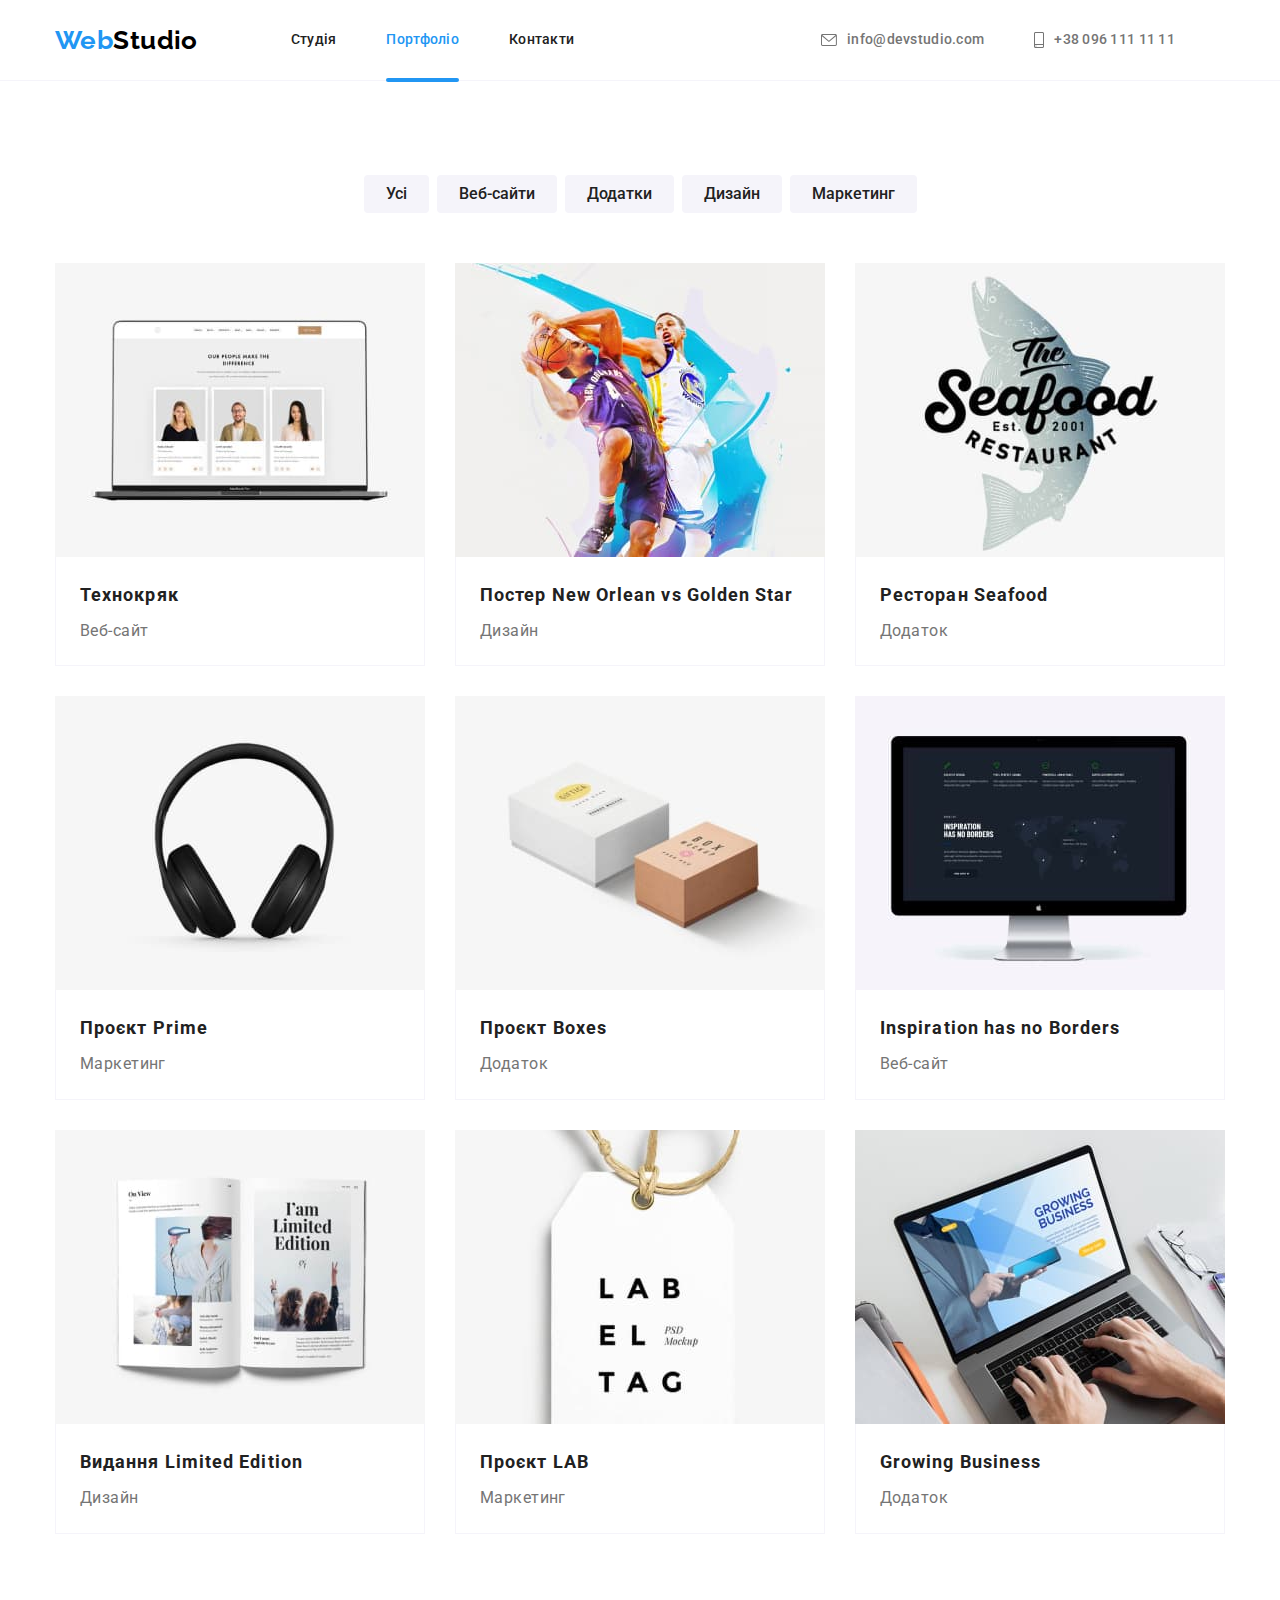
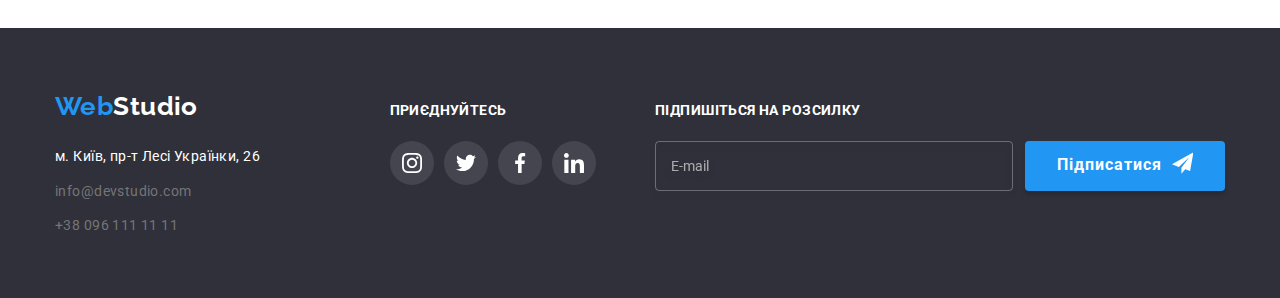
==== portfolio.html @ 1f4579e6 "adding files to hw7" ====
<!DOCTYPE html>
<html lang="uk">

<head>
  <meta http-equiv="X-UA-Compatible" content="IE=edge" />
  <meta name="viewport" content="width=device-width, initial-scale=1.0" />
  <link rel="preconnect" href="https://fonts.googleapis.com" />
  <!-- Підключаю шрифти -->
  <link rel="preconnect" href="https://fonts.gstatic.com" crossorigin />
  <link href="https://fonts.googleapis.com/css2?family=Raleway:wght@700&family=Roboto:wght@400;500;700;900&display=swap"
    rel="stylesheet" />
  <title>Портфоліо</title>
  <!-- Нормалізатор -->
  <link rel="stylesheet"
    href="https://cdnjs.cloudflare.com/ajax/libs/modern-normalize/1.0.0/modern-normalize.min.css" />
  <meta charset="UTF-8" />
  <link rel="stylesheet" href="./css/style.css" />
  <script src="./js/modal.js"></script>
</head>

<body>
  <header class="header">
    <div class="container main-nav">
      <nav class="header-nav">
        <a href="index.html" class="logo"><span>Web</span>Studio</a>
        <ul class="header-nav-menu list">
          <li class="menu-iteam">
            <a href="index.html" class="menu-link">Студія</a>
          </li>
          <li class="menu-iteam">
            <a href="portfolio.html" class="menu-link current">Портфоліо</a>
          </li>
          <li class="menu-iteam"><a href="#" class="menu-link">Контакти</a></li>
        </ul>
      </nav>
      <ul class="nav-contacts list">
        <li>
          <a class="contact-mail menu-link" href="mailto:info@devstudio.com">
            <svg class="svg" width="16" height="12">
              <use href="./images/icons.svg#icon-envelope"></use>
            </svg>
            info@devstudio.com</a>
        </li>
        <li>
          <a class="contact-num menu-link" href="tel:+380961111111">
            <svg class="svg" width="10" height="16">
              <use href="./images/icons.svg#icon-smartphone"></use>
            </svg>
            +38 096 111 11 11</a>
        </li>
      </ul>
    </div>
  </header>
  <main class="main">
    <!-- Portfolio Container -->
    <section class="section portfolio">
      <div class="container">
        <h1 hidden>Портфоліо</h1>
        <ul class="portfolio-filtr-container">
          <li><button class="portfolio_filtr active" type="button">Усі</button></li>
          <li>
            <button class="portfolio_filtr" type="button">Веб-сайти</button>
          </li>
          <li>
            <button class="portfolio_filtr" type="button">Додатки</button>
          </li>
          <li><button class="portfolio_filtr" type="button">Дизайн</button></li>
          <li>
            <button class="portfolio_filtr" type="button">Маркетинг</button>
          </li>
        </ul>
        <ul class="projects">
          <li class="project">
            <a href="#" class="project-link">
              <div class="project-overlay-wraper">
                <img src="./images/portfolio/img_technokryak.jpg" alt="Зображення ноутбуку з портфоліо" width="370"
                  height="294" />
                <p class="overlay">Ресурс пропонує комплексні пропозиції з різним рівнем функціоналу та сервісів. Все це
                  дозволить відвідувачу отримати вичерпні відомості про компанію чи приватну особу.</p>
              </div>
              <div class="project-descr">
                <h2 class="title">Технокряк</h2>
                <p class="subtitle">Веб-сайт</p>
              </div>
            </a>
          </li>
          <li class="project">
            <a href="#" class="project-link">
              <div class="project-overlay-wraper">
                <img src="./images/portfolio/img_poster.jpg" alt="Зображення постеру з баскетболістами" width="370"
                  height="294" />
                <p class="overlay">Ресурс пропонує комплексні пропозиції з різним рівнем функціоналу та сервісів. Все це
                  дозволить відвідувачу отримати вичерпні відомості про компанію чи приватну особу.</p>
              </div>
              <div class="project-descr">
                <h2 class="title">Постер New Orlean vs Golden Star</h2>
                <p class="subtitle">Дизайн</p>
              </div>
            </a>
          </li>
          <li class="project">
            <a href="#" class="project-link">
              <div class="project-overlay-wraper">
                <img src="./images/portfolio/img_resto.jpg" alt="Зображення логотипу з написом Seafood та рибою на фоні"
                  width="370" height="294" />
                <p class="overlay">Ресурс пропонує комплексні пропозиції з різним рівнем функціоналу та сервісів. Все це
                  дозволить відвідувачу отримати вичерпні відомості про компанію чи приватну особу.</p>
              </div>
              <div class="project-descr">
                <h2 class="title">Ресторан Seafood</h2>
                <p class="subtitle">Додаток</p>
              </div>
            </a>
          </li>
          <li class="project">
            <a href="#" class="project-link">
              <div class="project-overlay-wraper">
                <img src="./images/portfolio/img_headphones.jpg" alt="Зображення навушників" width="370" height="294" />
                <p class="overlay">Ресурс пропонує комплексні пропозиції з різним рівнем функціоналу та сервісів. Все це
                  дозволить відвідувачу отримати вичерпні відомості про компанію чи приватну особу.</p>
              </div>
              <div class="project-descr">
                <h2 class="title">Проєкт Prime</h2>
                <p class="subtitle">Маркетинг</p>
              </div>
            </a>
          </li>
          <li class="project">
            <a href="#" class="project-link">
              <div class="project-overlay-wraper">
                <img src="./images/portfolio/img_boxes.jpg" alt="Зображення дві паперові коробки" width="370"
                  height="294" />
                <p class="overlay">Ресурс пропонує комплексні пропозиції з різним рівнем функціоналу та сервісів. Все це
                  дозволить відвідувачу отримати вичерпні відомості про компанію чи приватну особу.</p>
              </div>
              <div class="project-descr">
                <h2 class="title">Проєкт Boxes</h2>
                <p class="subtitle">Додаток</p>
              </div>
            </a>
          </li>
          <li class="project">
            <a href="#" class="project-link">
              <div class="project-overlay-wraper">
                <img src="./images/portfolio/img_inspiration.jpg" alt="Зображення iMac" width="370" height="294" />
                <p class="overlay">Ресурс пропонує комплексні пропозиції з різним рівнем функціоналу та сервісів. Все це
                  дозволить відвідувачу отримати вичерпні відомості про компанію чи приватну особу.</p>
              </div>
              <div class="project-descr">
                <h2 class="title">Inspiration has no Borders</h2>
                <p class="subtitle">Веб-сайт</p>
              </div>
            </a>
          </li>
          <li class="project">
            <a href="#" class="project-link">
              <div class="project-overlay-wraper">
                <img src="./images/portfolio/img_limited.jpg" alt="Зобраення розкритого журналу" width="370"
                  height="294" />
                <p class="overlay">Ресурс пропонує комплексні пропозиції з різним рівнем функціоналу та сервісів. Все це
                  дозволить відвідувачу отримати вичерпні відомості про компанію чи приватну особу.</p>
              </div>
              <div class="project-descr">
                <h2 class="title">Видання Limited Edition</h2>
                <p class="subtitle">Дизайн</p>
              </div>
            </a>
          </li>
          <li class="project">
            <a href="#" class="project-link">
              <div class="project-overlay-wraper">
                <img src="./images/portfolio/img_lab.jpg" alt="Зображення бірки з написом Lab El Tag" width="370"
                  height="294" />
                <p class="overlay">Ресурс пропонує комплексні пропозиції з різним рівнем функціоналу та сервісів. Все це
                  дозволить відвідувачу отримати вичерпні відомості про компанію чи приватну особу.</p>
              </div>
              <div class="project-descr">
                <h2 class="title">Проєкт LAB</h2>
                <p class="subtitle">Маркетинг</p>
              </div>
            </a>
          </li>
          <li class="project">
            <a href="#" class="project-link">
              <div class="project-overlay-wraper">
                <img src="./images/portfolio/img_growbis.jpg" alt="Зображення руки що друкуютьна ноутбуці" width="370"
                  height="294" />
                <p class="overlay">Ресурс пропонує комплексні пропозиції з різним рівнем функціоналу та сервісів. Все це
                  дозволить відвідувачу отримати вичерпні відомості про компанію чи приватну особу.</p>
              </div>
              <div class="project-descr">
                <h2 class="title">Growing Business</h2>
                <p class="subtitle">Додаток</p>
              </div>
            </a>
          </li>
        </ul>
      </div>
    </section>
  </main>
  <footer class="footer">
    <div class="container footer-blox">
      <div class="addres-box">
        <a href="#" class="logo"><span>Web</span>Studio</a>
        <address class="address">
          <ul>
            <li>
              <a class="loc" href="#">м. Київ, пр-т Лесі Українки, 26</a>
            </li>
            <li>
              <a class="mail" href="mailto:info@devstudio.com">info@devstudio.com</a>
            </li>
            <li><a class="tel" href="tel:+380961111111">+38 096 111 11 11</a></li>
          </ul>
        </address>
      </div>
      <div class="social-contact">
        <p class="footer-title">приєднуйтесь</p>
        <ul class="social-icons-footer">
          <li class="soc-iteam">
            <a href="#" class="soc-footer-link">
              <svg class="icon-instagram">
                <use href="./images/icons.svg#icon-instagram"></use>
              </svg>
            </a>
          </li>
          <li class="soc-iteam">
            <a href="#" class="soc-footer-link">
              <svg class="icon-twit">
                <use href="./images/icons.svg#icon-twitter"></use>
              </svg>
            </a>
          </li>
          <li class="soc-iteam">
            <a href="#" class="soc-footer-link">
              <svg class="icon-facebook">
                <use href="./images/icons.svg#icon-facebook"></use>
              </svg>
            </a>
          </li>
          <li class="soc-iteam">
            <a href="#" class="soc-footer-link">
              <svg class="icon-in">
                <use href="./images/icons.svg#icon-linkedin"></use>
              </svg>
            </a>
          </li>
        </ul>
      </div>
      <!-- Subscribe Form -->
      <div class="footer-subscribe">
        <p class="footer-title">Підпишіться на розсилку</p>
        <form class="footer-form-subscribe">
          <input type="email" name="user_email" class="form-input" pattern="[a-z0-9._%+-]+@[a-z0-9.-]+\.[a-z]{2,4}$"
            placeholder="E-mail" />
          <button type="submit" class="modal-form-sumbit">Підписатися<svg class="svg" width="24" height="24">
              <use href="./images/icons.svg#icon-send"></use>
            </svg></button>
        </form>
      </div>
    </div>
  </footer>
</body>

</html>
---- css/style.css ----
/* Style for Homework #7 by Bryhadyr Kostiantyn */

:root {
    --font-primary: 'Roboto', 'sans-serif';
    --font-secondary: 'Raleway', sans-serif;
    --studio-black: rgb(0, 0, 0);
    --studio-white: rgb(255, 255, 255);
    --studio-whitealfa:rgba(255, 255, 255, 0.6);
    --studio-blue: rgba(33, 150, 243, 1);
    --studio-hover-blue: rgba(24, 140, 232, 1);
    --studio-dark: rgba(33, 33, 33, 1);
    --studio-text: rgba(117, 117, 117, 1);
    --studio-darkbg: rgba(47, 48, 58, 1);
    --studio-lines: rgba(236, 236, 236, 1);
    --studio-lightbg: rgba(245, 244, 250, 1);
    --studio-icons:rgba(175, 177, 184, 1);
    --studio-overlay:rgba(33, 150, 243, 0.9);
    --studio-main-transition: 250ms cubic-bezier(0.4, 0, 0.2, 1);
  }

body {
    background-color: var(--studio-white);
    font-family: var(--font-primary);
    font-size: 14px;
    line-height: 1.4;
    color: var(--studio-text);
    letter-spacing: 0.03em;
}
h1,
h2,
h3,
h4,
h5,
h6,
p {
    margin:0;
}
button, input[type="submit"], input[type="reset"] {
	background: none;
	color: inherit;
	border: none;
	padding: 0;
	font: inherit;
	cursor: pointer;
	outline: inherit;
}
ul {
    list-style-type: none;
    padding-inline-start: 0;
    margin-block-start: 0;
    margin-block-end: 0;
}
img {
  display: block;
}
.section {
    padding: 94px 0;
}
h2.section_title {
    margin-top: 0;
    margin-bottom: 50px;
}
.container {
    width: 1200px;
    padding-left: 15px;
    padding-right:15px;
    margin-left: auto;
    margin-right: auto;
}
/* Header */
.header {
    border-bottom: 1px solid var(--studio-lightbg);
}
.logo {
    font-family: var(--font-secondary);
    font-size: 26px;
    font-weight: 700;
}
.logo > span {
    color: var(--studio-blue);
}
a.logo {
    color: var(--studio-black);
    text-decoration: none;
}
.list {
    list-style: none;
    margin: 0;
    padding: 0;
}
.list a {
    text-decoration: none;
}
.menu-link {
    display: block;
    padding-top: 32px;
    padding-bottom: 32px;
    font-weight: 500;
    font-family: var(--font-primary);
    font-size: 14px;
    line-height: 1.4;
    letter-spacing: 0.02em;
    color: var(--studio-dark);
    transition: color var(--studio-main-transition);
}
.menu-link:hover,
.menu-link:focus,
.menu-link:active,
.current {
    color: var(--studio-blue);
}
.contact-mail,
.contact-num {
    display: inline-flex;
    align-items: center;
    color: var(--studio-text);
    fill: var(--studio-text);
    transition: color var(--studio-main-transition);
}
.contact-num .svg,
.contact-mail .svg {
    margin-right: 10px;
}
.contact-num:hover,
.contact-mail:hover {
    fill: var(--studio-blue);
}
.header-nav {
    display: flex;
    align-items: center;
}
.main-nav
 {
    display: flex;
    height: 80px;
 }
.header-nav-menu {
    display: flex;
}
.header-nav-menu li,
.nav-contacts li {
margin-right: 50px;
}
ul.header-nav-menu {
    margin-left: 93px;
}
.nav-contacts
 {
    display: flex;
    align-items: center;
}
.nav-contacts {
    margin-left: auto;
}
.menu-iteam {
    position: relative;
}
a.current::after {
    content: "";
    background-color: var(--studio-blue);
    width: 100%;
    height: 4px;
    border-radius: 2px;
    position: absolute;
    left: 0;
    bottom: 0;
}

/* Hero */
.hero {
    max-width: 1600px;
    height: 600px;
    margin: 0 auto;
    background-image: linear-gradient(rgba(47, 48, 58, 0.4),rgba(47, 48, 58, 0.4)), url('../images/hero-bg-img.jpg');
    background-size: cover;
    background-repeat: no-repeat;
    padding-top:200px;
    padding-bottom:200px;
}
h1.hero_title {
    font-size: 44px;
    font-weight: 900;
    letter-spacing: 0.06em;
    text-transform: uppercase;
    color: var(--studio-white);
    margin-left: auto;
    margin-right: auto;
    margin-bottom: 30px;
    width: 696px;
}
.hero > .container {
    text-align: center;
}
.hero_button,
.modal-form-sumbit
 {
    font-family: var(--font-primary);
    color: var(--studio-white);
    background-color: var(--studio-blue);
    padding: 10px 32px;
    box-shadow: 0px 4px 4px rgba(0, 0, 0, 0.15);
    border-radius: 4px;
    font-weight: 700;
    font-size: 16px;
    line-height: 1.8;
    letter-spacing: 0.06em;
    transition: background-color var(--studio-main-transition);
}
.hero_button:hover {
    background-color: var(--studio-hover-blue);
    cursor: pointer;
}

/* Features */
.features .container ul {
    display: flex;
    justify-content: space-between;
}
.features_iteam {
    width: 270px;
}
.features-iteam-icon {
    display: flex;
    justify-content: center;
    align-items: center;
    background-color: var(--studio-lightbg);
    border-radius: 4px;
    width: 270px;
    height: 120px;
    margin-bottom: 30px;
}
.features-iteam-icon svg {
    width: 70px;
    height: 70px;
    text-align: center;
    
}
h2.section_title {
    color: var(--studio-dark);
    font-weight: 700;
    font-size: 36px;
    line-height: 42px;
    text-align: center;
}
h3.features_iteam_title {
    font-weight: 700;
    font-size: 14px;
    line-height: 16px;
    text-transform: uppercase;
    color: var(--studio-dark);
    margin-bottom: 10px;
}
/* What We Do */
.section.whatwedo {
    padding-top: 0px;
}
.whatwedo .container ul {
    display: flex;
    justify-content: space-between;
}
.whatwedo-img {
    position: relative;
    display: flex;
}
.img-overlay {
    position: absolute;
    width: 370px;
    height: 70px;
    font-weight: 700;
    display: flex;
    justify-content: center;
    align-items: center;
    background-color: var(--studio-darkbg);
    opacity: 0.8;
    color: var(--studio-white);
    text-transform: uppercase;
    text-align: center;
    bottom: 0;
}


/* Crew */
.section.crew {
    background-color: var(--studio-lightbg);
}
.crew .container ul.crew_blox {
    display: flex;
    justify-content: space-between;
}
.crew_blox_block {
    width: 270px;
    background: #FFFFFF;
    box-shadow: 0px 1px 3px rgba(0, 0, 0, 0.12), 0px 1px 1px rgba(0, 0, 0, 0.14), 0px 2px 1px rgba(0, 0, 0, 0.2);
    border-radius: 0px 0px 4px 4px;
}
h3.crew_title {
    font-weight: 500;
    font-size: 16px;
    line-height: 19px;
    text-align: center;
    color: var(--studio-dark);
    margin: 30px 0 10px;
}
.crew_blox_block>p {
    text-align: center;
    font-size: 16px;
    line-height: 0.8;
    margin: 10px 0 16px;
}
ul.social-icons {
    display: flex;
    justify-content: space-evenly;
    margin: 16px 32px 30px;
}
.social-icons li a.soc-link-item {
    width: 44px;
    height: 44px;
    display: flex;
    justify-content: center;
    align-items: center;
    border-radius: 50px;
    background-color:var(--studio-white);
    fill: var(--studio-icons);
    transition: fill var(--studio-main-transition), background-color var(--studio-main-transition);
}
li.soc-iteam a.soc-link-item:hover,
li.soc-iteam a.soc-link-item:focus {
    background-color: var(--studio-blue);
    fill: var(--studio-white);
    cursor: pointer;
}
.soc-iteam svg {
    width:20px;
    height: 20px;
}
/* Clients Section */
h2.clients {
    text-align: center;
}
.clients-list {
    display:flex;
    justify-content: space-between;
}
.client-iteam button {
    width: 170px;
    height: 92px;
    border: 1px solid var(--studio-icons);
    box-sizing: border-box;
    border-radius: 4px;
    fill: var(--studio-icons);
    transition: fill var(--studio-main-transition), border-color var(--studio-main-transition);
}
.client-iteam button:hover,
.client-iteam button:focus {
    border: 1px solid var(--studio-blue);
    fill: var(--studio-blue);
}
/* Portfolio */
.portfolio-filtr-container {
    display: flex;
    justify-content: center;
    margin-bottom: 50px;
}
.portfolio-filtr-container li:not(:last-child) {
    margin-right: 8px;
}
.project h2.title {
    font-weight: 700;
    font-size: 18px;
    line-height: 2;
    letter-spacing: 0.06em;
    color: var(--studio-dark);
}
.project a.project-link p.subtitle {
    font-size: 16px;
    line-height: 1.8;
    color: var(--studio-text);
}
button.portfolio_filtr {
    background-color: var(--studio-lightbg);
    color: var(--studio-dark);
    padding: 6px 22px;
    font-weight: 500;
    font-size: 16px;
    line-height: 1.6;
    text-align: center;
    border-radius: 4px;
    transition: color var(--studio-main-transition);
    transition: background-color var(--studio-main-transition);
}
button.portfolio_filtr:hover, 
button.portfolio_filtr:active,
button.portfolio_filtr:focus {
    font-family: var(--font-primary);
    background-color: var(--studio-blue);
    color: var(--studio-white);
    box-shadow: 0px 3px 1px rgba(0, 0, 0, 0.1), 0px 1px 2px rgba(0, 0, 0, 0.08), 0px 2px 2px rgba(0, 0, 0, 0.12);
    cursor: pointer;
}
/* Projects */

.projects {
    display: flex;
    flex-wrap: wrap;
}
.project {
    width: 370px;
    margin-right: 30px;
    margin-bottom: 30px;
}
a.project-link {
    display: block;
    text-decoration: none;
    transition: box-shadow var(--studio-main-transition);
}
.project-overlay-wraper {
    position: relative;
    width: 370px;
    height: 294px;
    overflow: hidden;
}
.overlay {
    position: absolute;
    background-color: var(--studio-overlay);
    color: var(--studio-white);
    font-size: 18px;
    line-height: 1.6;
    font-weight: 400;
    height: 100%;
    width: 100%;
    padding: 63px 24px;
    top:0;
    left:0;
    overflow: auto;
    transform: translateY(100%);
    transition: transform var(--studio-main-transition);
}
.project-link:hover .overlay,
.project-link:focus .overlay {
    transform: translateY(0%);
}
a.project-link:hover {
    box-shadow: 0px 1px 1px rgba(0, 0, 0, 0.12), 0px 4px 4px rgba(0, 0, 0, 0.06), 1px 4px 6px rgba(0, 0, 0, 0.16);
    cursor: pointer;
}
.project:nth-child(3n) {
    margin-right: 0;
}
.project:nth-last-child(-n + 3) {
    margin-bottom: 0;
}
.project-descr {
    padding: 20px 24px;
    border: 1px solid var(--studio-lightbg);
    border-top: none;
}
.project-descr h2 {
    margin-bottom: 4px;
}
.project-descr p {
    margin-top: 4px;
}


/* Footer */
.footer {
    background-color: var(--studio-darkbg);
    color: var(--studio-white);
    padding-top:60px;
    padding-bottom:60px;
}
div.container.footer-blox {
    display: flex;
    align-items: baseline;
    justify-content: space-between;
}
.footer a.logo {
    color: var(--studio-white);
    display: block;
    margin-bottom: 20px;
}
.address {
    line-height: 1.8;
    font-style: normal;
}
.address li:not(:last-child) {
margin-bottom: 9px;
}
a.loc {
    color: var(--studio-white);
    text-decoration: none;
}
a.mail,
a.tel {
    color: var(--studio-text);
    text-decoration: none;
}
div.addres-box {
    margin-right: 70px;
}
p.footer-title {
    font-weight: 700;
    text-transform: uppercase;
    margin-bottom: 20px;
}
ul.social-icons-footer {
    display: flex;
    justify-content:start;

}
li.soc-iteam a.soc-footer-link {
    width: 44px;
    height: 44px;
    display: flex;
    justify-content: center;
    align-items: center;
    border-radius: 50px;
    fill: var(--studio-white);
    background: rgba(255, 255, 255, 0.1);
    transition: background-color var(--studio-main-transition);
}
.social-icons-footer li.soc-iteam:not(:last-child) {
    margin-right: 10px;
}
.footer li.soc-iteam a.soc-footer-link:hover,
.footer li.soc-iteam a.soc-footer-link:focus {
    background-color: var(--studio-blue);
    fill: var(--studio-white);
    cursor: pointer;
}
.footer-form-subscribe {
    display: flex;
}
.form-input {
    width: 358px;
    height: 50px;
    border: 1px solid rgba(255, 255, 255, 0.3);
    filter: drop-shadow(0px 4px 4px rgba(0, 0, 0, 0.15));
    border-radius: 4px;
    color: var(--studio-white);
    background: transparent;
    padding: 15px;
    margin-right:12px;
}
.form-input::placeholder {
    color: rgba(255, 255, 255, 0.6);
}
.modal-form-sumbit >.svg {
    margin-left:10px;
    fill:var(--studio-white);
}
.footer-form-subscribe .modal-form-sumbit {
    display: flex;
}

/* Modal */
.backdrop {
    position: fixed;
    top: 0;
    left: 0;
    width: 100%;
    height: 100%;
    background-color: rgba(0, 0, 0, 0.2);
    z-index: 999;
    opacity: 1;
    transition: opacity 1500ms cubic-bezier(0.4, 0, 0.2, 1), visibility 1500ms cubic-bezier(0.4, 0, 0.2, 1);
}
.modal {
    position: absolute;
    top:50%;
    left: 50%;
    width: 528px;
    height: 581px;
    padding: 40px;
    background-color: var(--studio-white);
    transform: translate(-50%, -50%);
    box-shadow: 0px 1px 3px rgba(0, 0, 0, 0.12), 0px 1px 1px rgba(0, 0, 0, 0.14), 0px 2px 1px rgba(0, 0, 0, 0.2);
    border-radius: 4px;
}
button.modal-close-btn {
    display: flex;
    align-items: center;
    justify-content: center;
    border-radius: 50px;
    width: 30px;
    height: 30px;
    border: 1px solid rgba(0, 0, 0, 0.1);
    background-color: transparent;
    position: absolute;
    right: 8px;
    top: 8px;
}
.modal-close-btn .svg:hover {
    fill: var(--studio-blue);
}
.backdrop.is-hidden {
    opacity: 0;
    visibility: hidden;
    pointer-events: none;
}
.modal-form {
    display: flex;
    flex-direction: column;
    align-items: center;
}
.modal-form-title {
    font-style: normal;
    font-weight: 700;
    font-size: 20px;
    line-height: 1.2;
    text-align: center;
    letter-spacing: 0.03em;
    color: var(--studio-darkbg);
    margin-bottom: 12px;
}
.modal-form-field {
    margin-bottom: 10px;
    width:100%;
  }
  
  .modal-form-field-desc {
    display: block;
    font-size: 12px;
    line-height: 1.2;
    letter-spacing: 0.01em;
    color: var(--studio-text);
    margin-bottom: 4px;
  }
  
  .modal-form-input-wrapper {
    position: relative;
    display: block;
  }
  .modal-form-input {
    width: 100%;
    height: 40px;
    border-radius: 5px;
    border: 1px solid rgba(33, 33, 33, 0.2);
    padding-left: 42px;
    transition: border-color var(--studio-blue);
  }
  
  .modal-form-input:focus {
    outline: none;
    border-color: var(--studio-blue);
  }
  
  .modal-form-input-icon {
    position: absolute;
    top: 50%;
    left: 12px;
    width: 18px;
    height: 18px;
    transform: translateY(-50%);
    display: block;
    fill: var(--studio-dark);
    transition: fill var(--studio-blue);
  }
  .modal-form-input:focus + .modal-form-input-icon {
    fill: var(--studio-blue);
  }
  
  .modal-form-message {
    width: 100%;
    height: 120px;
    border-radius: 5px;
    border: 1px solid rgba(33, 33, 33, 0.2);
    padding: 15px;
    resize: none;
    transition: border-color var(--studio-blue);
    margin-bottom: 10px;
  }

  .modal-form-message::placeholder {
    font-size: 12px;
  }
  
  .modal-form-message:focus {
    outline: none;
    border-color: var(--studio-blue);
  }
  
  .modal-form-check-field {
    display: flex;
    justify-content: center;
    align-items: center;
    margin-bottom: 30px;
  }
  
  .modal-form-check {
    position: absolute;
    appearance: none;
  }
  
  .modal-form-own-checkbox {
    width: 20px;
    height: 20px;
    border: 1px solid rgba(33, 33, 33, 0.2);
    border-radius: 3px;
    cursor: pointer;
    margin-right: 10px;
  }
  
  .modal-form-own-checkbox-icon {
    display: none;
    fill: #ffffff;
  }
  
  .modal-form-check:checked + .modal-form-own-checkbox {
    background-color: var(--studio-blue);
    border: 1px solid var(--studio-blue);
  }
  .modal-form-check:focus + .modal-form-own-checkbox {
    box-shadow: 0 0 0 2px rgba(33, 150, 243, 0.5);
    border: 1px solid transparent;
  }
  
  .modal-form-check:checked + .modal-form-own-checkbox .modal-form-own-checkbox-icon {
    display: block;
  }
  
  
  .modal-form-sumbit
 {
    width: 200px;
    font-family: var(--font-primary);
    color: var(--studio-white);
    background-color: var(--studio-blue);
    padding: 10px 32px;
    box-shadow: 0px 4px 4px rgba(0, 0, 0, 0.15);
    border-radius: 4px;
    font-weight: 700;
    font-size: 16px;
    line-height: 1.8;
    letter-spacing: 0.06em;
    transition: background-color var(--studio-main-transition);
}
  .modal-form-sumbit:hover,
  .modal-form-sumbit:focus {
    background-color: var(--studio-hover-blue);
    cursor: pointer;
}
.user_policy_link {
    color: var(--studio-text);
    transition: color var(--studio-main-transition);
}
.user_policy_link:hover,
.user_policy_link:focus,
.user_policy_link:visited {
    color:  var(--studio-hover-blue);
}
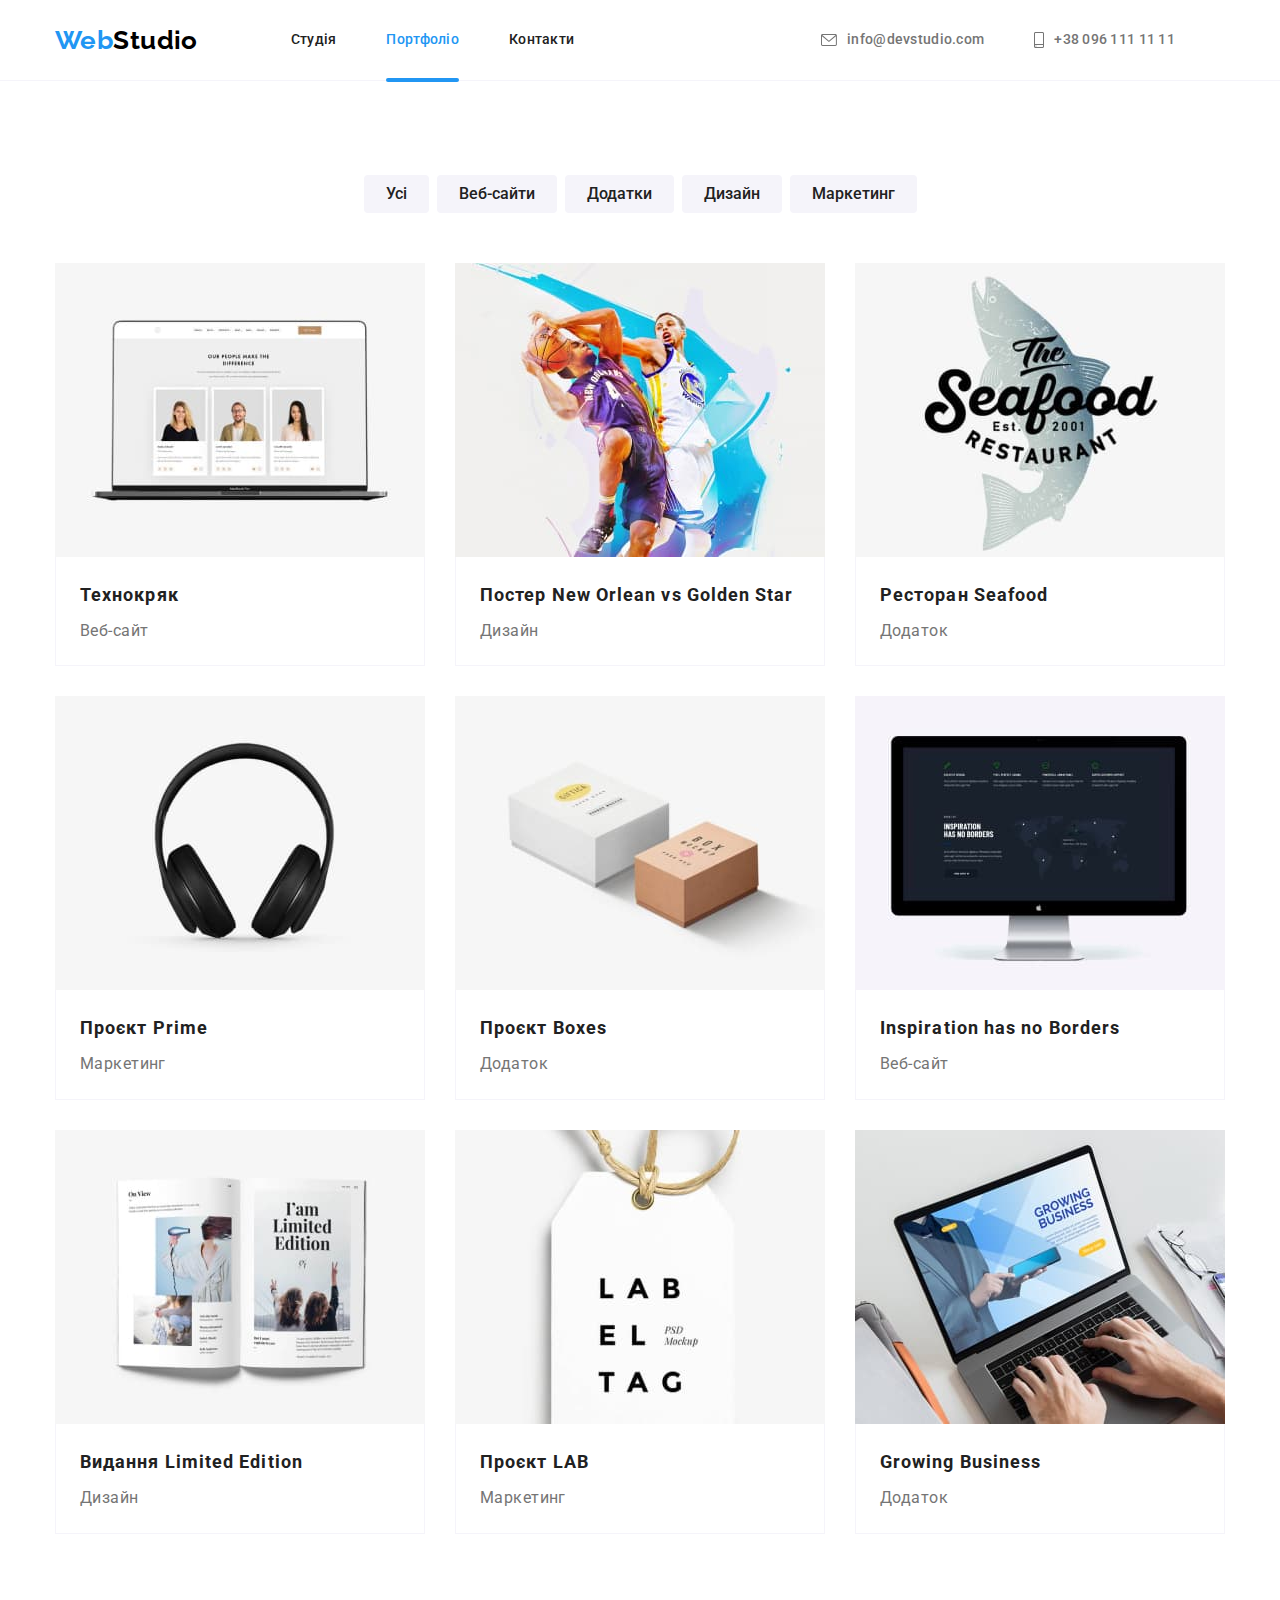
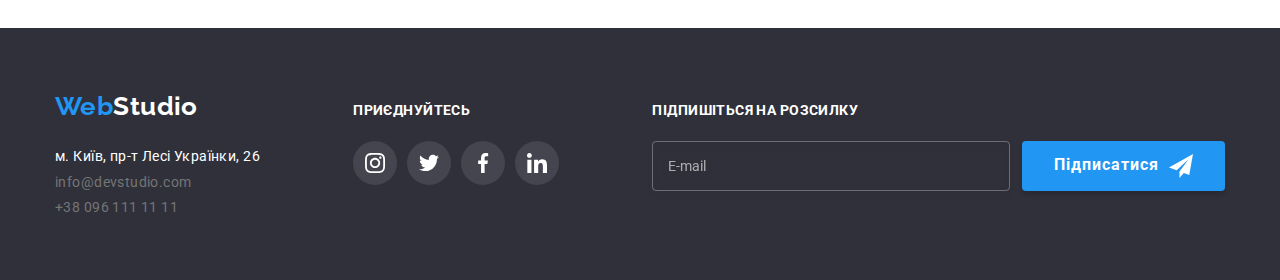
==== commit edad3174: "Home Work #7 Deploy" ====
--- a/portfolio.html
+++ b/portfolio.html
@@ -14,35 +14,34 @@
   <link rel="stylesheet"
     href="https://cdnjs.cloudflare.com/ajax/libs/modern-normalize/1.0.0/modern-normalize.min.css" />
   <meta charset="UTF-8" />
-  <link rel="stylesheet" href="./css/style.css" />
-  <script src="./js/modal.js"></script>
+  <link rel="stylesheet" href="./css/main.min.css">
 </head>
 
 <body>
   <header class="header">
     <div class="container main-nav">
-      <nav class="header-nav">
-        <a href="index.html" class="logo"><span>Web</span>Studio</a>
-        <ul class="header-nav-menu list">
-          <li class="menu-iteam">
-            <a href="index.html" class="menu-link">Студія</a>
-          </li>
-          <li class="menu-iteam">
-            <a href="portfolio.html" class="menu-link current">Портфоліо</a>
-          </li>
-          <li class="menu-iteam"><a href="#" class="menu-link">Контакти</a></li>
+      <nav class="page-nav">
+        <a href="index.html" class="logo"><span class="logo__accent--blue">Web</span>Studio</a>
+        <ul class="nav__menu">
+          <li class="menu__iteam">
+            <a href="index.html" class="link">Студія</a>
+          </li>
+          <li class="menu__iteam">
+            <a href="portfolio.html" class="link current">Портфоліо</a>
+          </li>
+          <li class="menu__iteam"><a href="#" class="link">Контакти</a></li>
         </ul>
       </nav>
-      <ul class="nav-contacts list">
-        <li>
-          <a class="contact-mail menu-link" href="mailto:info@devstudio.com">
+      <ul class="nav__contacts">
+        <li class="list__iteam">
+          <a class="contacts__mail link" href="mailto:info@devstudio.com">
             <svg class="svg" width="16" height="12">
               <use href="./images/icons.svg#icon-envelope"></use>
             </svg>
             info@devstudio.com</a>
         </li>
-        <li>
-          <a class="contact-num menu-link" href="tel:+380961111111">
+        <li class="list__iteam">
+          <a class="contacts__num link" href="tel:+380961111111">
             <svg class="svg" width="10" height="16">
               <use href="./images/icons.svg#icon-smartphone"></use>
             </svg>
@@ -56,17 +55,17 @@
     <section class="section portfolio">
       <div class="container">
         <h1 hidden>Портфоліо</h1>
-        <ul class="portfolio-filtr-container">
-          <li><button class="portfolio_filtr active" type="button">Усі</button></li>
+        <ul class="portfolio__filtr-container">
+          <li><button class="portfolio__filtr active" type="button">Усі</button></li>
           <li>
-            <button class="portfolio_filtr" type="button">Веб-сайти</button>
+            <button class="portfolio__filtr" type="button">Веб-сайти</button>
           </li>
           <li>
-            <button class="portfolio_filtr" type="button">Додатки</button>
-          </li>
-          <li><button class="portfolio_filtr" type="button">Дизайн</button></li>
+            <button class="portfolio__filtr" type="button">Додатки</button>
+          </li>
+          <li><button class="portfolio__filtr" type="button">Дизайн</button></li>
           <li>
-            <button class="portfolio_filtr" type="button">Маркетинг</button>
+            <button class="portfolio__filtr" type="button">Маркетинг</button>
           </li>
         </ul>
         <ul class="projects">
@@ -78,9 +77,9 @@
                 <p class="overlay">Ресурс пропонує комплексні пропозиції з різним рівнем функціоналу та сервісів. Все це
                   дозволить відвідувачу отримати вичерпні відомості про компанію чи приватну особу.</p>
               </div>
-              <div class="project-descr">
-                <h2 class="title">Технокряк</h2>
-                <p class="subtitle">Веб-сайт</p>
+              <div class="project__description">
+                <h2 class="project__description__title">Технокряк</h2>
+                <p class="project__subtitle">Веб-сайт</p>
               </div>
             </a>
           </li>
@@ -92,9 +91,9 @@
                 <p class="overlay">Ресурс пропонує комплексні пропозиції з різним рівнем функціоналу та сервісів. Все це
                   дозволить відвідувачу отримати вичерпні відомості про компанію чи приватну особу.</p>
               </div>
-              <div class="project-descr">
-                <h2 class="title">Постер New Orlean vs Golden Star</h2>
-                <p class="subtitle">Дизайн</p>
+              <div class="project__description">
+                <h2 class="project__description__title">Постер New Orlean vs Golden Star</h2>
+                <p class="project__subtitle">Дизайн</p>
               </div>
             </a>
           </li>
@@ -106,9 +105,9 @@
                 <p class="overlay">Ресурс пропонує комплексні пропозиції з різним рівнем функціоналу та сервісів. Все це
                   дозволить відвідувачу отримати вичерпні відомості про компанію чи приватну особу.</p>
               </div>
-              <div class="project-descr">
-                <h2 class="title">Ресторан Seafood</h2>
-                <p class="subtitle">Додаток</p>
+              <div class="project__description">
+                <h2 class="project__description__title">Ресторан Seafood</h2>
+                <p class="project__subtitle">Додаток</p>
               </div>
             </a>
           </li>
@@ -119,9 +118,9 @@
                 <p class="overlay">Ресурс пропонує комплексні пропозиції з різним рівнем функціоналу та сервісів. Все це
                   дозволить відвідувачу отримати вичерпні відомості про компанію чи приватну особу.</p>
               </div>
-              <div class="project-descr">
-                <h2 class="title">Проєкт Prime</h2>
-                <p class="subtitle">Маркетинг</p>
+              <div class="project__description">
+                <h2 class="project__description__title">Проєкт Prime</h2>
+                <p class="project__subtitle">Маркетинг</p>
               </div>
             </a>
           </li>
@@ -133,9 +132,9 @@
                 <p class="overlay">Ресурс пропонує комплексні пропозиції з різним рівнем функціоналу та сервісів. Все це
                   дозволить відвідувачу отримати вичерпні відомості про компанію чи приватну особу.</p>
               </div>
-              <div class="project-descr">
-                <h2 class="title">Проєкт Boxes</h2>
-                <p class="subtitle">Додаток</p>
+              <div class="project__description">
+                <h2 class="project__description__title">Проєкт Boxes</h2>
+                <p class="project__subtitle">Додаток</p>
               </div>
             </a>
           </li>
@@ -146,9 +145,9 @@
                 <p class="overlay">Ресурс пропонує комплексні пропозиції з різним рівнем функціоналу та сервісів. Все це
                   дозволить відвідувачу отримати вичерпні відомості про компанію чи приватну особу.</p>
               </div>
-              <div class="project-descr">
-                <h2 class="title">Inspiration has no Borders</h2>
-                <p class="subtitle">Веб-сайт</p>
+              <div class="project__description">
+                <h2 class="project__description__title">Inspiration has no Borders</h2>
+                <p class="project__subtitle">Веб-сайт</p>
               </div>
             </a>
           </li>
@@ -160,9 +159,9 @@
                 <p class="overlay">Ресурс пропонує комплексні пропозиції з різним рівнем функціоналу та сервісів. Все це
                   дозволить відвідувачу отримати вичерпні відомості про компанію чи приватну особу.</p>
               </div>
-              <div class="project-descr">
-                <h2 class="title">Видання Limited Edition</h2>
-                <p class="subtitle">Дизайн</p>
+              <div class="project__description">
+                <h2 class="project__description__title">Видання Limited Edition</h2>
+                <p class="project__subtitle">Дизайн</p>
               </div>
             </a>
           </li>
@@ -174,9 +173,9 @@
                 <p class="overlay">Ресурс пропонує комплексні пропозиції з різним рівнем функціоналу та сервісів. Все це
                   дозволить відвідувачу отримати вичерпні відомості про компанію чи приватну особу.</p>
               </div>
-              <div class="project-descr">
-                <h2 class="title">Проєкт LAB</h2>
-                <p class="subtitle">Маркетинг</p>
+              <div class="project__description">
+                <h2 class="project__description__title">Проєкт LAB</h2>
+                <p class="project__subtitle">Маркетинг</p>
               </div>
             </a>
           </li>
@@ -188,9 +187,9 @@
                 <p class="overlay">Ресурс пропонує комплексні пропозиції з різним рівнем функціоналу та сервісів. Все це
                   дозволить відвідувачу отримати вичерпні відомості про компанію чи приватну особу.</p>
               </div>
-              <div class="project-descr">
-                <h2 class="title">Growing Business</h2>
-                <p class="subtitle">Додаток</p>
+              <div class="project__description">
+                <h2 class="project__description__title">Growing Business</h2>
+                <p class="project__subtitle">Додаток</p>
               </div>
             </a>
           </li>
@@ -199,10 +198,10 @@
     </section>
   </main>
   <footer class="footer">
-    <div class="container footer-blox">
-      <div class="addres-box">
-        <a href="#" class="logo"><span>Web</span>Studio</a>
-        <address class="address">
+    <div class="container footer__blox">
+      <div class="blox__addres-box">
+        <a href="#" class="logo"><span class="logo__accent--blue">Web</span>Studio</a>
+        <address class="addres-box__address">
           <ul>
             <li>
               <a class="loc" href="#">м. Київ, пр-т Лесі Українки, 26</a>
@@ -214,7 +213,7 @@
           </ul>
         </address>
       </div>
-      <div class="social-contact">
+      <div class="blox__social-contact">
         <p class="footer-title">приєднуйтесь</p>
         <ul class="social-icons-footer">
           <li class="soc-iteam">
@@ -248,12 +247,12 @@
         </ul>
       </div>
       <!-- Subscribe Form -->
-      <div class="footer-subscribe">
+      <div class="blox__subscribe">
         <p class="footer-title">Підпишіться на розсилку</p>
         <form class="footer-form-subscribe">
           <input type="email" name="user_email" class="form-input" pattern="[a-z0-9._%+-]+@[a-z0-9.-]+\.[a-z]{2,4}$"
             placeholder="E-mail" />
-          <button type="submit" class="modal-form-sumbit">Підписатися<svg class="svg" width="24" height="24">
+          <button type="submit" class="button subscribe-btn">Підписатися<svg class="svg" width="24" height="24">
               <use href="./images/icons.svg#icon-send"></use>
             </svg></button>
         </form>
--- a/css/main.min.css
+++ b/css/main.min.css
@@ -0,0 +1 @@
+:root{--font-primary: "Roboto", "sans-serif";--font-secondary: "Raleway", sans-serif;--studio-black: rgb(0, 0, 0);--studio-white: rgb(255, 255, 255);--studio-whitealfa:rgba(255, 255, 255, 0.6);--studio-blue: rgba(33, 150, 243, 1);--studio-hover-blue: rgba(24, 140, 232, 1);--studio-dark: rgba(33, 33, 33, 1);--studio-text: rgba(117, 117, 117, 1);--studio-darkbg: rgba(47, 48, 58, 1);--studio-lines: rgba(236, 236, 236, 1);--studio-lightbg: rgba(245, 244, 250, 1);--studio-icons:rgba(175, 177, 184, 1);--studio-overlay:rgba(33, 150, 243, 0.9);--studio-main-transition: 250ms cubic-bezier(0.4, 0, 0.2, 1)}body{background-color:var(--studio-white);font-family:var(--font-primary);font-size:14px;line-height:1.4;color:var(--studio-text);letter-spacing:.03em}h1,h2,h3,h4,h5,h6,p{margin-top:0;margin-bottom:0;padding-left:0}ul{list-style-type:none;padding-inline-start:0;margin-block-start:0;margin-block-end:0}img{display:block}button,input[type=submit],input[type=reset]{background:none;color:inherit;border:none;padding:0;font:inherit;cursor:pointer;outline:inherit}.list{list-style:none;margin:0;padding:0}.link{text-decoration:none}.container{width:1200px;padding-left:15px;padding-right:15px;margin-left:auto;margin-right:auto}.section{padding:94px 0}.section_title{margin-top:0;margin-bottom:50px;color:var(--studio-dark);font-weight:700;font-size:36px;line-height:42px;text-align:center}.header{border-bottom:1px solid var(--studio-lightbg)}.logo{font-family:var(--font-secondary);font-size:26px;font-weight:700}.logo__accent--blue{color:var(--studio-blue)}.logo{color:var(--studio-black);text-decoration:none}.backdrop{position:fixed;top:0;left:0;width:100%;height:100%;background-color:rgba(0,0,0,.2);z-index:999;opacity:1;transition:opacity 1500ms cubic-bezier(0.4, 0, 0.2, 1),visibility 1500ms cubic-bezier(0.4, 0, 0.2, 1)}.backdrop.is-hidden{opacity:0;visibility:hidden;pointer-events:none}.modal{position:absolute;top:50%;left:50%;width:528px;height:581px;padding:40px;background-color:var(--studio-white);transform:translate(-50%, -50%);box-shadow:0px 1px 3px rgba(0,0,0,.12),0px 1px 1px rgba(0,0,0,.14),0px 2px 1px rgba(0,0,0,.2);border-radius:4px}button.modal-close-btn{display:flex;align-items:center;justify-content:center;border-radius:50px;width:30px;height:30px;border:1px solid rgba(0,0,0,.1);background-color:rgba(0,0,0,0);position:absolute;right:8px;top:8px}.modal-close-btn .svg:hover{fill:var(--studio-blue)}.modal-form{display:flex;flex-direction:column;align-items:center}.modal-form-title{font-style:normal;font-weight:700;font-size:20px;line-height:1.2;text-align:center;letter-spacing:.03em;color:var(--studio-darkbg);margin-bottom:12px}.modal-form-field{margin-bottom:10px;width:100%}.modal-form-field-desc{display:block;font-size:12px;line-height:1.2;letter-spacing:.01em;color:var(--studio-text);margin-bottom:4px}.modal-form-input-wrapper{position:relative;display:block}.modal-form-input{width:100%;height:40px;border-radius:5px;border:1px solid rgba(33,33,33,.2);padding-left:42px;transition:border-color var(--studio-blue)}.modal-form-input:focus{outline:none;border-color:var(--studio-blue)}.modal-form-input-icon{position:absolute;top:50%;left:12px;width:18px;height:18px;transform:translateY(-50%);display:block;fill:var(--studio-dark);transition:fill var(--studio-blue)}.modal-form-input:focus+.modal-form-input-icon{fill:var(--studio-blue)}.modal-form-message{width:100%;height:120px;border-radius:5px;border:1px solid rgba(33,33,33,.2);padding:15px;resize:none;transition:border-color var(--studio-blue);margin-bottom:10px}.modal-form-message::placeholder{font-size:12px}.modal-form-message:focus{outline:none;border-color:var(--studio-blue)}.modal-form-check-field{display:flex;justify-content:center;align-items:center;margin-bottom:30px}.modal-form-check{position:absolute;appearance:none}.modal-form-own-checkbox{width:20px;height:20px;border:1px solid rgba(33,33,33,.2);border-radius:3px;cursor:pointer;margin-right:10px}.modal-form-own-checkbox-icon{display:none;fill:#fff}.modal-form-check:checked+.modal-form-own-checkbox{background-color:var(--studio-blue);border:1px solid var(--studio-blue)}.modal-form-check:focus+.modal-form-own-checkbox{box-shadow:0 0 0 2px rgba(33,150,243,.5);border:1px solid rgba(0,0,0,0)}.modal-form-check:checked+.modal-form-own-checkbox .modal-form-own-checkbox-icon{display:block}.modal-form-sumbit{width:200px;font-family:var(--font-primary);color:var(--studio-white);background-color:var(--studio-blue);padding:10px 32px;box-shadow:0px 4px 4px rgba(0,0,0,.15);border-radius:4px;font-weight:700;font-size:16px;line-height:1.8;letter-spacing:.06em;transition:background-color var(--studio-main-transition)}.modal-form-sumbit:hover,.modal-form-sumbit:focus{background-color:var(--studio-hover-blue);cursor:pointer}.user_policy_link{color:var(--studio-text);transition:color var(--studio-main-transition)}.user_policy_link:hover,.user_policy_link:focus,.user_policy_link:visited{color:var(--studio-hover-blue)}.page-nav{display:flex;align-items:center}.main-nav{display:flex;height:80px;justify-content:space-between}.nav__menu{display:flex}.menu__iteam,.list__iteam{margin-right:50px}.nav__menu{margin-left:93px}.nav__contacts{display:flex;align-items:center}.link,.contacts__mail,.contacts__num{display:block;padding-top:32px;padding-bottom:32px;font-weight:500;font-family:var(--font-primary);font-size:14px;line-height:1.4;letter-spacing:.02em;color:var(--studio-dark);transition:color var(--studio-main-transition)}.contacts__mail,.contacts__num{display:inline-flex;align-items:center;color:var(--studio-text);fill:var(--studio-text);transition:color var(--studio-main-transition)}.contacts__num .svg,.contacts__mail .svg{margin-right:10px}.contacts__num:hover,.contacts__mail:hover{color:var(--studio-blue);fill:var(--studio-blue)}.link:hover,.link:focus,.link:active,.current{color:var(--studio-blue)}.menu__iteam{position:relative}.link:hover::after,.link:focus::after,.link:active::after,.current::after{content:"";background-color:var(--studio-blue);width:100%;height:4px;border-radius:2px;position:absolute;left:0;bottom:0}.button{font-family:var(--font-primary);color:var(--studio-white);background-color:var(--studio-blue);padding:10px 32px;box-shadow:0px 4px 4px rgba(0,0,0,.15);border-radius:4px;font-weight:700;font-size:16px;line-height:1.8;letter-spacing:.06em;transition:background-color var(--studio-main-transition)}.button:hover{background-color:var(--studio-hover-blue);cursor:pointer}.hero{max-width:1600px;height:600px;margin:0 auto;background-image:linear-gradient(rgba(47, 48, 58, 0.4), rgba(47, 48, 58, 0.4)),url("../images/hero-bg-img.jpg");background-size:cover;background-repeat:no-repeat;padding-top:200px;padding-bottom:200px;box-sizing:border-box}.hero__title{font-size:44px;font-weight:900;letter-spacing:.06em;text-transform:uppercase;color:var(--studio-white);margin-left:auto;margin-right:auto;margin-bottom:30px;width:696px}.hero>.container{text-align:center}.features__container{display:flex;justify-content:space-between}.features__iteam{width:270px}.features__iteam-icon{display:flex;justify-content:center;align-items:center;background-color:var(--studio-lightbg);border-radius:4px;width:270px;height:120px;margin-bottom:30px}.features__iteam-icon svg{width:70px;height:70px;text-align:center}.features__iteam-title{font-weight:700;font-size:14px;line-height:16px;text-transform:uppercase;color:var(--studio-dark);margin-bottom:10px}.section.whatwedo{padding-top:0px}.whatwedo__container{display:flex;justify-content:space-between}.whatwedo__img{position:relative;display:flex}.whatwedo__overlay{position:absolute;width:370px;height:70px;font-weight:700;display:flex;justify-content:center;align-items:center;background-color:var(--studio-darkbg);opacity:.8;color:var(--studio-white);text-transform:uppercase;text-align:center;bottom:0}.crew{background-color:var(--studio-lightbg)}.crew__wraper{display:flex;justify-content:space-between}.crew__iteam{width:270px;background:#fff;box-shadow:0px 1px 3px rgba(0,0,0,.12),0px 1px 1px rgba(0,0,0,.14),0px 2px 1px rgba(0,0,0,.2);border-radius:0px 0px 4px 4px}.crew__iteam__name-title{font-weight:500;font-size:16px;line-height:19px;text-align:center;color:var(--studio-dark);margin:30px 0 10px}.crew__iteam__job-title{text-align:center;font-size:16px;line-height:.8;margin:10px 0 16px}.social-icons{display:flex;justify-content:space-evenly;margin:16px 32px 30px}.soc-link-item{width:44px;height:44px;display:flex;justify-content:center;align-items:center;border-radius:50px;background-color:var(--studio-white);fill:var(--studio-icons);transition:fill var(--studio-main-transition),background-color var(--studio-main-transition)}.soc-link-item:hover,.soc-link-item:focus{background-color:var(--studio-blue);fill:var(--studio-white);cursor:pointer}.soc-iteam svg{width:20px;height:20px}.clients-list{display:flex;justify-content:space-between}.client-iteam__button{width:170px;height:92px;border:1px solid var(--studio-icons);box-sizing:border-box;border-radius:4px;fill:var(--studio-icons);transition:fill var(--studio-main-transition),border-color var(--studio-main-transition)}.client-iteam__button:hover,.client-iteam__button:focus{border:1px solid var(--studio-blue);fill:var(--studio-blue)}.portfolio__filtr-container{display:flex;justify-content:center;margin-bottom:50px}.portfolio__filtr-container li:not(:last-child){margin-right:8px}.portfolio__filtr{background-color:var(--studio-lightbg);color:var(--studio-dark);padding:6px 22px;font-weight:500;font-size:16px;line-height:1.6;text-align:center;border-radius:4px;transition:color var(--studio-main-transition);transition:background-color var(--studio-main-transition)}.portfolio__filtr:hover,.portfolio__filtr:active,.portfolio__filtr:focus{font-family:var(--font-primary);background-color:var(--studio-blue);color:var(--studio-white);box-shadow:0px 3px 1px rgba(0,0,0,.1),0px 1px 2px rgba(0,0,0,.08),0px 2px 2px rgba(0,0,0,.12);cursor:pointer}.projects{display:flex;flex-wrap:wrap}.project{width:370px;margin-right:30px;margin-bottom:30px}.project__description{padding:20px 24px;border:1px solid var(--studio-lightbg);border-top:none}.project__description__title{font-weight:700;font-size:18px;line-height:2;letter-spacing:.06em;color:var(--studio-dark)}.project__subtitle{font-size:16px;line-height:1.8;color:var(--studio-text);margin-top:4px}.project-link{display:block;text-decoration:none;transition:box-shadow var(--studio-main-transition)}.project-overlay-wraper{position:relative;width:370px;height:294px;overflow:hidden}.overlay{position:absolute;background-color:var(--studio-overlay);color:var(--studio-white);font-size:18px;line-height:1.6;font-weight:400;height:100%;width:100%;padding:63px 24px;top:0;left:0;overflow:auto;transform:translateY(100%);transition:transform var(--studio-main-transition)}.project-link:hover .overlay,.project-link:focus .overlay{transform:translateY(0%)}.project-link:hover{box-shadow:0px 1px 1px rgba(0,0,0,.12),0px 4px 4px rgba(0,0,0,.06),1px 4px 6px rgba(0,0,0,.16);cursor:pointer}.project:nth-child(3n){margin-right:0}.project:nth-last-child(-n+3){margin-bottom:0}.footer{background-color:var(--studio-darkbg);color:var(--studio-white);padding-top:60px;padding-bottom:60px}.footer__blox{display:flex;align-items:baseline;justify-content:space-between}.footer .logo{color:var(--studio-white);display:block;margin-bottom:20px}.addres-box__address{line-height:1.8;font-style:normal}.footer__blox__address li:not(:last-child){margin-bottom:9px}.loc{color:var(--studio-white);text-decoration:none}.mail,.tel{color:var(--studio-text);text-decoration:none}.addres-box{margin-right:70px}.footer-title{font-weight:700;text-transform:uppercase;margin-bottom:20px}.social-icons-footer{display:flex;justify-content:start}.soc-footer-link{width:44px;height:44px;display:flex;justify-content:center;align-items:center;border-radius:50px;fill:var(--studio-white);background:rgba(255,255,255,.1);transition:background-color var(--studio-main-transition)}.social-icons-footer .soc-iteam:not(:last-child){margin-right:10px}.soc-footer-link:hover,.soc-footer-link:focus{background-color:var(--studio-blue);fill:var(--studio-white);cursor:pointer}.footer-form-subscribe{display:flex}.form-input{width:358px;height:50px;border:1px solid rgba(255,255,255,.3);filter:drop-shadow(0px 4px 4px rgba(0, 0, 0, 0.15));border-radius:4px;color:var(--studio-white);background:rgba(0,0,0,0);padding:15px;margin-right:12px}.form-input::placeholder{color:rgba(255,255,255,.6)}.button>.svg{margin-left:10px;fill:var(--studio-white);align-items:center}.subscribe-btn{display:flex;align-items:center}/*# sourceMappingURL=main.min.css.map */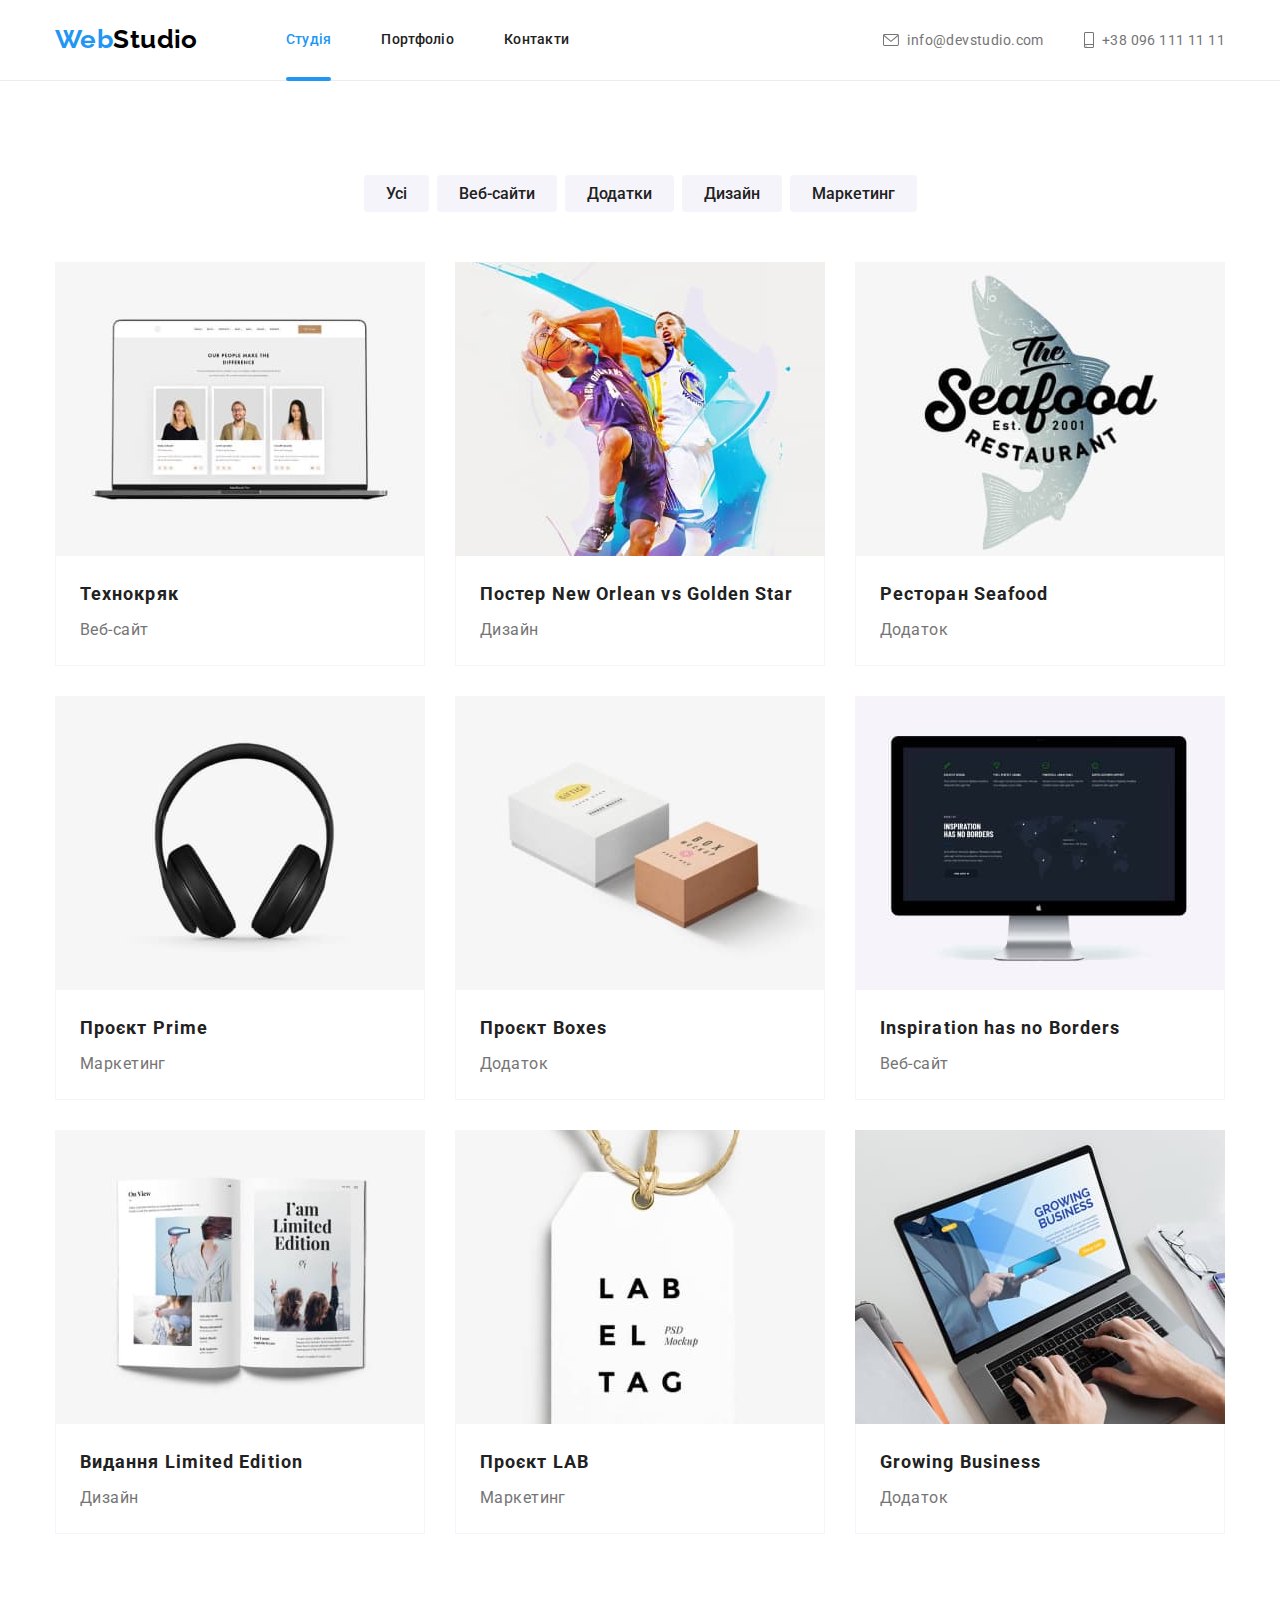
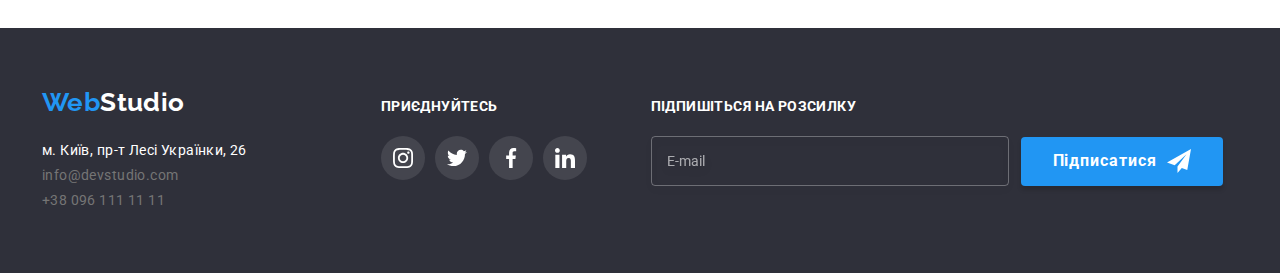
==== commit ae974fdc: "HW 8 Done 0_0" ====
--- a/portfolio.html
+++ b/portfolio.html
@@ -22,40 +22,91 @@
     <div class="container main-nav">
       <nav class="page-nav">
         <a href="index.html" class="logo"><span class="logo__accent--blue">Web</span>Studio</a>
-        <ul class="nav__menu">
+        <ul class="nav__menu list">
           <li class="menu__iteam">
-            <a href="index.html" class="link">Студія</a>
+            <a href="index.html" class="nav__menu__link link current">Студія</a>
           </li>
           <li class="menu__iteam">
-            <a href="portfolio.html" class="link current">Портфоліо</a>
-          </li>
-          <li class="menu__iteam"><a href="#" class="link">Контакти</a></li>
+            <a href="portfolio.html" class="nav__menu__link link">Портфоліо</a>
+          </li>
+          <li class="menu__iteam"><a href="#" class="nav__menu__link link">Контакти</a></li>
         </ul>
       </nav>
-      <ul class="nav__contacts">
-        <li class="list__iteam">
-          <a class="contacts__mail link" href="mailto:info@devstudio.com">
+      <ul class="nav__contacts list">
+        <li class="contacts__list">
+          <a class="contacts__link link email" href="mailto:info@devstudio.com">
             <svg class="svg" width="16" height="12">
               <use href="./images/icons.svg#icon-envelope"></use>
             </svg>
             info@devstudio.com</a>
         </li>
-        <li class="list__iteam">
-          <a class="contacts__num link" href="tel:+380961111111">
+        <li class="contacts__list">
+          <a class="contacts__link link num" href="tel:+380961111111">
             <svg class="svg" width="10" height="16">
               <use href="./images/icons.svg#icon-smartphone"></use>
             </svg>
             +38 096 111 11 11</a>
         </li>
       </ul>
+      <button type="button" class="menu-open-btn" data-menu-open>
+        <svg class="" width="40" height="40">
+          <use href="./images/icons.svg#icon-burger" class=""></use>
+        </svg>
+      </button>
     </div>
   </header>
+  <div class="mob-menu is-hidden" data-menu>
+    <button type="button" class="menu-close-btn" data-menu-close>
+      <svg class="" width="40" height="40">
+        <use href="./images/icons.svg#icon-close-black-18dp" class=""></use>
+      </svg>
+    </button>
+    <div class="mob-menu-wrap">
+      <nav class="mob-menu-nav">
+        <ul class="mob-menu-list list">
+          <li class="mob-menu-item">
+            <a href="./index.html" class="mob-menu-link link">Студія</a>
+          </li>
+          <li class="mob-menu-item">
+            <a href="./portfolio.html" class="mob-menu-link current-mob link">Портфоліо</a>
+          </li>
+          <li class="mob-menu-item">
+            <a href="" class="mob-menu-link link">Контакти</a>
+          </li>
+        </ul>
+      </nav>
+      <div class="mob-connect">
+        <ul class="mob-connect-list list">
+          <li class="mob-connect-item item">
+            <a class="mob-connect-mail link" href="mailto:info@devstudio.com">info@devstudio.com</a>
+          </li>
+          <li class="mob-connect-item item">
+            <a class="mob-connect-phone link" href="tel:+380961111111">+38 096 111 11 11</a>
+          </li>
+        </ul>
+      </div>
+      <ul class="mob-media list">
+        <li class="mob-media-item item">
+          <a href="" class="mob-media-link link" target="_blank" rel="noopener noreferrer nofollow">Instagram</a>
+        </li>
+        <li class="mob-media-item item">
+          <a href="" class="mob-media-link link" target="_blank" rel="noopener noreferrer nofollow">Twitter</a>
+        </li>
+        <li class="mob-media-item item">
+          <a href="" class="mob-media-link link" target="_blank" rel="noopener noreferrer nofollow">Facebook</a>
+        </li>
+        <li class="mob-media-item item">
+          <a href="" class="mob-media-link link" target="_blank" rel="noopener noreferrer nofollow">LinkedIn</a>
+        </li>
+      </ul>
+    </div>
+  </div>
   <main class="main">
     <!-- Portfolio Container -->
     <section class="section portfolio">
       <div class="container">
         <h1 hidden>Портфоліо</h1>
-        <ul class="portfolio__filtr-container">
+        <ul class="portfolio__filtr-container  list">
           <li><button class="portfolio__filtr active" type="button">Усі</button></li>
           <li>
             <button class="portfolio__filtr" type="button">Веб-сайти</button>
@@ -68,12 +119,22 @@
             <button class="portfolio__filtr" type="button">Маркетинг</button>
           </li>
         </ul>
-        <ul class="projects">
-          <li class="project">
-            <a href="#" class="project-link">
-              <div class="project-overlay-wraper">
-                <img src="./images/portfolio/img_technokryak.jpg" alt="Зображення ноутбуку з портфоліо" width="370"
-                  height="294" />
+        <ul class="projects list">
+          <li class="project">
+            <a href="#" class="project__link">
+              <div class="project__overlay-wraper">
+                <picture>
+                  <source srcset="./images/portfolio/project-img-desktop-1.jpg 1x, 
+                  ./images/portfolio/project-img-desktop-1@2x.jpg 2x" media="(min-width:1200px)">
+
+                  <source srcset="./images/portfolio/project-img-tab-1.jpg 1x, 
+                  ./images/portfolio/project-img-tab-1@2x.jpg 2x" media="(min-width:768px)">
+
+                  <source srcset="./images/portfolio/project-img-mobile-1.jpg 1x, 
+                  ./images/portfolio/project-img-mobile-1@2x.jpg 2x" media="(max-width:767px)">
+
+                  <img class="project__iteam__img" alt="Зображення ноутбуку з портфоліо" />
+                </picture>
                 <p class="overlay">Ресурс пропонує комплексні пропозиції з різним рівнем функціоналу та сервісів. Все це
                   дозволить відвідувачу отримати вичерпні відомості про компанію чи приватну особу.</p>
               </div>
@@ -84,10 +145,20 @@
             </a>
           </li>
           <li class="project">
-            <a href="#" class="project-link">
-              <div class="project-overlay-wraper">
-                <img src="./images/portfolio/img_poster.jpg" alt="Зображення постеру з баскетболістами" width="370"
-                  height="294" />
+            <a href="#" class="project__link">
+              <div class="project__overlay-wraper">
+                <picture>
+                  <source srcset="./images/portfolio/project-img-desktop-2.jpg 1x, 
+                  ./images/portfolio/project-img-desktop-2@2x.jpg 2x" media="(min-width:1200px)">
+
+                  <source srcset="./images/portfolio/project-img-tab-2.jpg 1x, 
+                  ./images/portfolio/project-img-tab-2@2x.jpg 2x" media="(min-width:768px)">
+
+                  <source srcset="./images/portfolio/project-img-mobile-2.jpg 1x, 
+                  ./images/portfolio/project-img-mobile-2@2x.jpg 2x" media="(max-width:767px)">
+
+                  <img class="project__iteam__img" alt="Зображення постеру з баскетболістами" />
+                </picture>
                 <p class="overlay">Ресурс пропонує комплексні пропозиції з різним рівнем функціоналу та сервісів. Все це
                   дозволить відвідувачу отримати вичерпні відомості про компанію чи приватну особу.</p>
               </div>
@@ -98,10 +169,20 @@
             </a>
           </li>
           <li class="project">
-            <a href="#" class="project-link">
-              <div class="project-overlay-wraper">
-                <img src="./images/portfolio/img_resto.jpg" alt="Зображення логотипу з написом Seafood та рибою на фоні"
-                  width="370" height="294" />
+            <a href="#" class="project__link">
+              <div class="project__overlay-wraper">
+                <picture>
+                  <source srcset="./images/portfolio/project-img-desktop-3.jpg 1x, 
+                  ./images/portfolio/project-img-desktop-3@2x.jpg 2x" media="(min-width:1200px)">
+
+                  <source srcset="./images/portfolio/project-img-tab-3.jpg 1x, 
+                  ./images/portfolio/project-img-tab-3@2x.jpg 2x" media="(min-width:768px)">
+
+                  <source srcset="./images/portfolio/project-img-mobile-3.jpg 1x, 
+                  ./images/portfolio/project-img-mobile-3@2x.jpg 2x" media="(max-width:767px)">
+
+                  <img class="project__iteam__img" alt="Зображення логотипу з написом Seafood та рибою на фоні" />
+                </picture>
                 <p class="overlay">Ресурс пропонує комплексні пропозиції з різним рівнем функціоналу та сервісів. Все це
                   дозволить відвідувачу отримати вичерпні відомості про компанію чи приватну особу.</p>
               </div>
@@ -112,9 +193,20 @@
             </a>
           </li>
           <li class="project">
-            <a href="#" class="project-link">
-              <div class="project-overlay-wraper">
-                <img src="./images/portfolio/img_headphones.jpg" alt="Зображення навушників" width="370" height="294" />
+            <a href="#" class="project__link">
+              <div class="project__overlay-wraper">
+                <picture>
+                  <source srcset="./images/portfolio/project-img-desktop-4.jpg 1x, 
+                  ./images/portfolio/project-img-desktop-4@2x.jpg 2x" media="(min-width:1200px)">
+
+                  <source srcset="./images/portfolio/project-img-tab-4.jpg 1x, 
+                  ./images/portfolio/project-img-tab-4@2x.jpg 2x" media="(min-width:768px)">
+
+                  <source srcset="./images/portfolio/project-img-mobile-4.jpg 1x, 
+                  ./images/portfolio/project-img-mobile-4@2x.jpg 2x" media="(max-width:767px)">
+
+                  <img class="project__iteam__img" alt="Зображення навушників" />
+                </picture>
                 <p class="overlay">Ресурс пропонує комплексні пропозиції з різним рівнем функціоналу та сервісів. Все це
                   дозволить відвідувачу отримати вичерпні відомості про компанію чи приватну особу.</p>
               </div>
@@ -125,10 +217,20 @@
             </a>
           </li>
           <li class="project">
-            <a href="#" class="project-link">
-              <div class="project-overlay-wraper">
-                <img src="./images/portfolio/img_boxes.jpg" alt="Зображення дві паперові коробки" width="370"
-                  height="294" />
+            <a href="#" class="project__link">
+              <div class="project__overlay-wraper">
+                <picture>
+                  <source srcset="./images/portfolio/project-img-desktop-5.jpg 1x, 
+                  ./images/portfolio/project-img-desktop-5@2x.jpg 2x" media="(min-width:1200px)">
+
+                  <source srcset="./images/portfolio/project-img-tab-5.jpg 1x, 
+                  ./images/portfolio/project-img-tab-5@2x.jpg 2x" media="(min-width:768px)">
+
+                  <source srcset="./images/portfolio/project-img-mobile-5.jpg 1x, 
+                  ./images/portfolio/project-img-mobile-5@2x.jpg 2x" media="(max-width:767px)">
+
+                  <img class="project__iteam__img" alt="Зображення дві паперові коробки" />
+                </picture>
                 <p class="overlay">Ресурс пропонує комплексні пропозиції з різним рівнем функціоналу та сервісів. Все це
                   дозволить відвідувачу отримати вичерпні відомості про компанію чи приватну особу.</p>
               </div>
@@ -139,9 +241,20 @@
             </a>
           </li>
           <li class="project">
-            <a href="#" class="project-link">
-              <div class="project-overlay-wraper">
-                <img src="./images/portfolio/img_inspiration.jpg" alt="Зображення iMac" width="370" height="294" />
+            <a href="#" class="project__link">
+              <div class="project__overlay-wraper">
+                <picture>
+                  <source srcset="./images/portfolio/project-img-desktop-6.jpg 1x, 
+                  ./images/portfolio/project-img-desktop-6@2x.jpg 2x" media="(min-width:1200px)">
+
+                  <source srcset="./images/portfolio/project-img-tab-6.jpg 1x, 
+                  ./images/portfolio/project-img-tab-6@2x.jpg 2x" media="(min-width:768px)">
+
+                  <source srcset="./images/portfolio/project-img-mobile-6.jpg 1x, 
+                  ./images/portfolio/project-img-mobile-6@2x.jpg 2x" media="(max-width:767px)">
+
+                  <img class="project__iteam__img" alt="Зображення iMac" />
+                </picture>
                 <p class="overlay">Ресурс пропонує комплексні пропозиції з різним рівнем функціоналу та сервісів. Все це
                   дозволить відвідувачу отримати вичерпні відомості про компанію чи приватну особу.</p>
               </div>
@@ -152,10 +265,20 @@
             </a>
           </li>
           <li class="project">
-            <a href="#" class="project-link">
-              <div class="project-overlay-wraper">
-                <img src="./images/portfolio/img_limited.jpg" alt="Зобраення розкритого журналу" width="370"
-                  height="294" />
+            <a href="#" class="project__link">
+              <div class="project__overlay-wraper">
+                <picture>
+                  <source srcset="./images/portfolio/project-img-desktop-7.jpg 1x, 
+                  ./images/portfolio/project-img-desktop-7@2x.jpg 2x" media="(min-width:1200px)">
+
+                  <source srcset="./images/portfolio/project-img-tab-7.jpg 1x, 
+                  ./images/portfolio/project-img-tab-7@2x.jpg 2x" media="(min-width:768px)">
+
+                  <source srcset="./images/portfolio/project-img-mobile-7.jpg 1x, 
+                  ./images/portfolio/project-img-mobile-7@2x.jpg 2x" media="(max-width:767px)">
+
+                  <img class="project__iteam__img" alt="Зобраення розкритого журналу" />
+                </picture>
                 <p class="overlay">Ресурс пропонує комплексні пропозиції з різним рівнем функціоналу та сервісів. Все це
                   дозволить відвідувачу отримати вичерпні відомості про компанію чи приватну особу.</p>
               </div>
@@ -166,10 +289,20 @@
             </a>
           </li>
           <li class="project">
-            <a href="#" class="project-link">
-              <div class="project-overlay-wraper">
-                <img src="./images/portfolio/img_lab.jpg" alt="Зображення бірки з написом Lab El Tag" width="370"
-                  height="294" />
+            <a href="#" class="project__link">
+              <div class="project__overlay-wraper">
+                <picture>
+                  <source srcset="./images/portfolio/project-img-desktop-8.jpg 1x, 
+                  ./images/portfolio/project-img-desktop-8@2x.jpg 2x" media="(min-width:1200px)">
+
+                  <source srcset="./images/portfolio/project-img-tab-8.jpg 1x, 
+                  ./images/portfolio/project-img-tab-8@2x.jpg 2x" media="(min-width:768px)">
+
+                  <source srcset="./images/portfolio/project-img-mobile-8.jpg 1x, 
+                  ./images/portfolio/project-img-mobile-8@2x.jpg 2x" media="(max-width:767px)">
+
+                  <img class="project__iteam__img" alt="Зображення бірки з написом Lab El Tag" />
+                </picture>
                 <p class="overlay">Ресурс пропонує комплексні пропозиції з різним рівнем функціоналу та сервісів. Все це
                   дозволить відвідувачу отримати вичерпні відомості про компанію чи приватну особу.</p>
               </div>
@@ -180,10 +313,20 @@
             </a>
           </li>
           <li class="project">
-            <a href="#" class="project-link">
-              <div class="project-overlay-wraper">
-                <img src="./images/portfolio/img_growbis.jpg" alt="Зображення руки що друкуютьна ноутбуці" width="370"
-                  height="294" />
+            <a href="#" class="project__link">
+              <div class="project__overlay-wraper">
+                <picture>
+                  <source srcset="./images/portfolio/project-img-desktop-9.jpg 1x, 
+                  ./images/portfolio/project-img-desktop-9@2x.jpg 2x" media="(min-width:1200px)">
+
+                  <source srcset="./images/portfolio/project-img-tab-9.jpg 1x, 
+                  ./images/portfolio/project-img-tab-9@2x.jpg 2x" media="(min-width:768px)">
+
+                  <source srcset="./images/portfolio/project-img-mobile-9.jpg 1x, 
+                  ./images/portfolio/project-img-mobile-9@2x.jpg 2x" media="(max-width:767px)">
+
+                  <img class="project__iteam__img" alt="Зображення руки що друкуютьна ноутбуці" />
+                </picture>
                 <p class="overlay">Ресурс пропонує комплексні пропозиції з різним рівнем функціоналу та сервісів. Все це
                   дозволить відвідувачу отримати вичерпні відомості про компанію чи приватну особу.</p>
               </div>
@@ -199,10 +342,10 @@
   </main>
   <footer class="footer">
     <div class="container footer__blox">
-      <div class="blox__addres-box">
-        <a href="#" class="logo"><span class="logo__accent--blue">Web</span>Studio</a>
+      <div class="footer__block addres-box">
+        <a href="#" class="footer__logo logo"><span class="logo__accent-blue">Web</span>Studio</a>
         <address class="addres-box__address">
-          <ul>
+          <ul class="address__list list">
             <li>
               <a class="loc" href="#">м. Київ, пр-т Лесі Українки, 26</a>
             </li>
@@ -213,9 +356,9 @@
           </ul>
         </address>
       </div>
-      <div class="blox__social-contact">
+      <div class="footer__block social-contact">
         <p class="footer-title">приєднуйтесь</p>
-        <ul class="social-icons-footer">
+        <ul class="social-icons-footer list">
           <li class="soc-iteam">
             <a href="#" class="soc-footer-link">
               <svg class="icon-instagram">
@@ -247,11 +390,11 @@
         </ul>
       </div>
       <!-- Subscribe Form -->
-      <div class="blox__subscribe">
+      <div class="footer__block subscribe">
         <p class="footer-title">Підпишіться на розсилку</p>
         <form class="footer-form-subscribe">
-          <input type="email" name="user_email" class="form-input" pattern="[a-z0-9._%+-]+@[a-z0-9.-]+\.[a-z]{2,4}$"
-            placeholder="E-mail" />
+          <input type="email" name="user_email" class="footer-form__input"
+            pattern="[a-z0-9._%+-]+@[a-z0-9.-]+\.[a-z]{2,4}$" placeholder="E-mail" />
           <button type="submit" class="button subscribe-btn">Підписатися<svg class="svg" width="24" height="24">
               <use href="./images/icons.svg#icon-send"></use>
             </svg></button>
@@ -259,6 +402,7 @@
       </div>
     </div>
   </footer>
+  <script src="./js/mobile-menu.js"></script>
 </body>
 
 </html>--- a/css/main.min.css
+++ b/css/main.min.css
@@ -1 +1 @@
-:root{--font-primary: "Roboto", "sans-serif";--font-secondary: "Raleway", sans-serif;--studio-black: rgb(0, 0, 0);--studio-white: rgb(255, 255, 255);--studio-whitealfa:rgba(255, 255, 255, 0.6);--studio-blue: rgba(33, 150, 243, 1);--studio-hover-blue: rgba(24, 140, 232, 1);--studio-dark: rgba(33, 33, 33, 1);--studio-text: rgba(117, 117, 117, 1);--studio-darkbg: rgba(47, 48, 58, 1);--studio-lines: rgba(236, 236, 236, 1);--studio-lightbg: rgba(245, 244, 250, 1);--studio-icons:rgba(175, 177, 184, 1);--studio-overlay:rgba(33, 150, 243, 0.9);--studio-main-transition: 250ms cubic-bezier(0.4, 0, 0.2, 1)}body{background-color:var(--studio-white);font-family:var(--font-primary);font-size:14px;line-height:1.4;color:var(--studio-text);letter-spacing:.03em}h1,h2,h3,h4,h5,h6,p{margin-top:0;margin-bottom:0;padding-left:0}ul{list-style-type:none;padding-inline-start:0;margin-block-start:0;margin-block-end:0}img{display:block}button,input[type=submit],input[type=reset]{background:none;color:inherit;border:none;padding:0;font:inherit;cursor:pointer;outline:inherit}.list{list-style:none;margin:0;padding:0}.link{text-decoration:none}.container{width:1200px;padding-left:15px;padding-right:15px;margin-left:auto;margin-right:auto}.section{padding:94px 0}.section_title{margin-top:0;margin-bottom:50px;color:var(--studio-dark);font-weight:700;font-size:36px;line-height:42px;text-align:center}.header{border-bottom:1px solid var(--studio-lightbg)}.logo{font-family:var(--font-secondary);font-size:26px;font-weight:700}.logo__accent--blue{color:var(--studio-blue)}.logo{color:var(--studio-black);text-decoration:none}.backdrop{position:fixed;top:0;left:0;width:100%;height:100%;background-color:rgba(0,0,0,.2);z-index:999;opacity:1;transition:opacity 1500ms cubic-bezier(0.4, 0, 0.2, 1),visibility 1500ms cubic-bezier(0.4, 0, 0.2, 1)}.backdrop.is-hidden{opacity:0;visibility:hidden;pointer-events:none}.modal{position:absolute;top:50%;left:50%;width:528px;height:581px;padding:40px;background-color:var(--studio-white);transform:translate(-50%, -50%);box-shadow:0px 1px 3px rgba(0,0,0,.12),0px 1px 1px rgba(0,0,0,.14),0px 2px 1px rgba(0,0,0,.2);border-radius:4px}button.modal-close-btn{display:flex;align-items:center;justify-content:center;border-radius:50px;width:30px;height:30px;border:1px solid rgba(0,0,0,.1);background-color:rgba(0,0,0,0);position:absolute;right:8px;top:8px}.modal-close-btn .svg:hover{fill:var(--studio-blue)}.modal-form{display:flex;flex-direction:column;align-items:center}.modal-form-title{font-style:normal;font-weight:700;font-size:20px;line-height:1.2;text-align:center;letter-spacing:.03em;color:var(--studio-darkbg);margin-bottom:12px}.modal-form-field{margin-bottom:10px;width:100%}.modal-form-field-desc{display:block;font-size:12px;line-height:1.2;letter-spacing:.01em;color:var(--studio-text);margin-bottom:4px}.modal-form-input-wrapper{position:relative;display:block}.modal-form-input{width:100%;height:40px;border-radius:5px;border:1px solid rgba(33,33,33,.2);padding-left:42px;transition:border-color var(--studio-blue)}.modal-form-input:focus{outline:none;border-color:var(--studio-blue)}.modal-form-input-icon{position:absolute;top:50%;left:12px;width:18px;height:18px;transform:translateY(-50%);display:block;fill:var(--studio-dark);transition:fill var(--studio-blue)}.modal-form-input:focus+.modal-form-input-icon{fill:var(--studio-blue)}.modal-form-message{width:100%;height:120px;border-radius:5px;border:1px solid rgba(33,33,33,.2);padding:15px;resize:none;transition:border-color var(--studio-blue);margin-bottom:10px}.modal-form-message::placeholder{font-size:12px}.modal-form-message:focus{outline:none;border-color:var(--studio-blue)}.modal-form-check-field{display:flex;justify-content:center;align-items:center;margin-bottom:30px}.modal-form-check{position:absolute;appearance:none}.modal-form-own-checkbox{width:20px;height:20px;border:1px solid rgba(33,33,33,.2);border-radius:3px;cursor:pointer;margin-right:10px}.modal-form-own-checkbox-icon{display:none;fill:#fff}.modal-form-check:checked+.modal-form-own-checkbox{background-color:var(--studio-blue);border:1px solid var(--studio-blue)}.modal-form-check:focus+.modal-form-own-checkbox{box-shadow:0 0 0 2px rgba(33,150,243,.5);border:1px solid rgba(0,0,0,0)}.modal-form-check:checked+.modal-form-own-checkbox .modal-form-own-checkbox-icon{display:block}.modal-form-sumbit{width:200px;font-family:var(--font-primary);color:var(--studio-white);background-color:var(--studio-blue);padding:10px 32px;box-shadow:0px 4px 4px rgba(0,0,0,.15);border-radius:4px;font-weight:700;font-size:16px;line-height:1.8;letter-spacing:.06em;transition:background-color var(--studio-main-transition)}.modal-form-sumbit:hover,.modal-form-sumbit:focus{background-color:var(--studio-hover-blue);cursor:pointer}.user_policy_link{color:var(--studio-text);transition:color var(--studio-main-transition)}.user_policy_link:hover,.user_policy_link:focus,.user_policy_link:visited{color:var(--studio-hover-blue)}.page-nav{display:flex;align-items:center}.main-nav{display:flex;height:80px;justify-content:space-between}.nav__menu{display:flex}.menu__iteam,.list__iteam{margin-right:50px}.nav__menu{margin-left:93px}.nav__contacts{display:flex;align-items:center}.link,.contacts__mail,.contacts__num{display:block;padding-top:32px;padding-bottom:32px;font-weight:500;font-family:var(--font-primary);font-size:14px;line-height:1.4;letter-spacing:.02em;color:var(--studio-dark);transition:color var(--studio-main-transition)}.contacts__mail,.contacts__num{display:inline-flex;align-items:center;color:var(--studio-text);fill:var(--studio-text);transition:color var(--studio-main-transition)}.contacts__num .svg,.contacts__mail .svg{margin-right:10px}.contacts__num:hover,.contacts__mail:hover{color:var(--studio-blue);fill:var(--studio-blue)}.link:hover,.link:focus,.link:active,.current{color:var(--studio-blue)}.menu__iteam{position:relative}.link:hover::after,.link:focus::after,.link:active::after,.current::after{content:"";background-color:var(--studio-blue);width:100%;height:4px;border-radius:2px;position:absolute;left:0;bottom:0}.button{font-family:var(--font-primary);color:var(--studio-white);background-color:var(--studio-blue);padding:10px 32px;box-shadow:0px 4px 4px rgba(0,0,0,.15);border-radius:4px;font-weight:700;font-size:16px;line-height:1.8;letter-spacing:.06em;transition:background-color var(--studio-main-transition)}.button:hover{background-color:var(--studio-hover-blue);cursor:pointer}.hero{max-width:1600px;height:600px;margin:0 auto;background-image:linear-gradient(rgba(47, 48, 58, 0.4), rgba(47, 48, 58, 0.4)),url("../images/hero-bg-img.jpg");background-size:cover;background-repeat:no-repeat;padding-top:200px;padding-bottom:200px;box-sizing:border-box}.hero__title{font-size:44px;font-weight:900;letter-spacing:.06em;text-transform:uppercase;color:var(--studio-white);margin-left:auto;margin-right:auto;margin-bottom:30px;width:696px}.hero>.container{text-align:center}.features__container{display:flex;justify-content:space-between}.features__iteam{width:270px}.features__iteam-icon{display:flex;justify-content:center;align-items:center;background-color:var(--studio-lightbg);border-radius:4px;width:270px;height:120px;margin-bottom:30px}.features__iteam-icon svg{width:70px;height:70px;text-align:center}.features__iteam-title{font-weight:700;font-size:14px;line-height:16px;text-transform:uppercase;color:var(--studio-dark);margin-bottom:10px}.section.whatwedo{padding-top:0px}.whatwedo__container{display:flex;justify-content:space-between}.whatwedo__img{position:relative;display:flex}.whatwedo__overlay{position:absolute;width:370px;height:70px;font-weight:700;display:flex;justify-content:center;align-items:center;background-color:var(--studio-darkbg);opacity:.8;color:var(--studio-white);text-transform:uppercase;text-align:center;bottom:0}.crew{background-color:var(--studio-lightbg)}.crew__wraper{display:flex;justify-content:space-between}.crew__iteam{width:270px;background:#fff;box-shadow:0px 1px 3px rgba(0,0,0,.12),0px 1px 1px rgba(0,0,0,.14),0px 2px 1px rgba(0,0,0,.2);border-radius:0px 0px 4px 4px}.crew__iteam__name-title{font-weight:500;font-size:16px;line-height:19px;text-align:center;color:var(--studio-dark);margin:30px 0 10px}.crew__iteam__job-title{text-align:center;font-size:16px;line-height:.8;margin:10px 0 16px}.social-icons{display:flex;justify-content:space-evenly;margin:16px 32px 30px}.soc-link-item{width:44px;height:44px;display:flex;justify-content:center;align-items:center;border-radius:50px;background-color:var(--studio-white);fill:var(--studio-icons);transition:fill var(--studio-main-transition),background-color var(--studio-main-transition)}.soc-link-item:hover,.soc-link-item:focus{background-color:var(--studio-blue);fill:var(--studio-white);cursor:pointer}.soc-iteam svg{width:20px;height:20px}.clients-list{display:flex;justify-content:space-between}.client-iteam__button{width:170px;height:92px;border:1px solid var(--studio-icons);box-sizing:border-box;border-radius:4px;fill:var(--studio-icons);transition:fill var(--studio-main-transition),border-color var(--studio-main-transition)}.client-iteam__button:hover,.client-iteam__button:focus{border:1px solid var(--studio-blue);fill:var(--studio-blue)}.portfolio__filtr-container{display:flex;justify-content:center;margin-bottom:50px}.portfolio__filtr-container li:not(:last-child){margin-right:8px}.portfolio__filtr{background-color:var(--studio-lightbg);color:var(--studio-dark);padding:6px 22px;font-weight:500;font-size:16px;line-height:1.6;text-align:center;border-radius:4px;transition:color var(--studio-main-transition);transition:background-color var(--studio-main-transition)}.portfolio__filtr:hover,.portfolio__filtr:active,.portfolio__filtr:focus{font-family:var(--font-primary);background-color:var(--studio-blue);color:var(--studio-white);box-shadow:0px 3px 1px rgba(0,0,0,.1),0px 1px 2px rgba(0,0,0,.08),0px 2px 2px rgba(0,0,0,.12);cursor:pointer}.projects{display:flex;flex-wrap:wrap}.project{width:370px;margin-right:30px;margin-bottom:30px}.project__description{padding:20px 24px;border:1px solid var(--studio-lightbg);border-top:none}.project__description__title{font-weight:700;font-size:18px;line-height:2;letter-spacing:.06em;color:var(--studio-dark)}.project__subtitle{font-size:16px;line-height:1.8;color:var(--studio-text);margin-top:4px}.project-link{display:block;text-decoration:none;transition:box-shadow var(--studio-main-transition)}.project-overlay-wraper{position:relative;width:370px;height:294px;overflow:hidden}.overlay{position:absolute;background-color:var(--studio-overlay);color:var(--studio-white);font-size:18px;line-height:1.6;font-weight:400;height:100%;width:100%;padding:63px 24px;top:0;left:0;overflow:auto;transform:translateY(100%);transition:transform var(--studio-main-transition)}.project-link:hover .overlay,.project-link:focus .overlay{transform:translateY(0%)}.project-link:hover{box-shadow:0px 1px 1px rgba(0,0,0,.12),0px 4px 4px rgba(0,0,0,.06),1px 4px 6px rgba(0,0,0,.16);cursor:pointer}.project:nth-child(3n){margin-right:0}.project:nth-last-child(-n+3){margin-bottom:0}.footer{background-color:var(--studio-darkbg);color:var(--studio-white);padding-top:60px;padding-bottom:60px}.footer__blox{display:flex;align-items:baseline;justify-content:space-between}.footer .logo{color:var(--studio-white);display:block;margin-bottom:20px}.addres-box__address{line-height:1.8;font-style:normal}.footer__blox__address li:not(:last-child){margin-bottom:9px}.loc{color:var(--studio-white);text-decoration:none}.mail,.tel{color:var(--studio-text);text-decoration:none}.addres-box{margin-right:70px}.footer-title{font-weight:700;text-transform:uppercase;margin-bottom:20px}.social-icons-footer{display:flex;justify-content:start}.soc-footer-link{width:44px;height:44px;display:flex;justify-content:center;align-items:center;border-radius:50px;fill:var(--studio-white);background:rgba(255,255,255,.1);transition:background-color var(--studio-main-transition)}.social-icons-footer .soc-iteam:not(:last-child){margin-right:10px}.soc-footer-link:hover,.soc-footer-link:focus{background-color:var(--studio-blue);fill:var(--studio-white);cursor:pointer}.footer-form-subscribe{display:flex}.form-input{width:358px;height:50px;border:1px solid rgba(255,255,255,.3);filter:drop-shadow(0px 4px 4px rgba(0, 0, 0, 0.15));border-radius:4px;color:var(--studio-white);background:rgba(0,0,0,0);padding:15px;margin-right:12px}.form-input::placeholder{color:rgba(255,255,255,.6)}.button>.svg{margin-left:10px;fill:var(--studio-white);align-items:center}.subscribe-btn{display:flex;align-items:center}/*# sourceMappingURL=main.min.css.map */+:root{--font-primary: "Roboto", "sans-serif";--font-secondary: "Raleway", sans-serif;--studio-black: rgb(0, 0, 0);--studio-white: rgb(255, 255, 255);--studio-whitealfa:rgba(255, 255, 255, 0.6);--studio-blue: rgba(33, 150, 243, 1);--studio-hover-blue: rgba(24, 140, 232, 1);--studio-dark: rgba(33, 33, 33, 1);--studio-text: rgba(117, 117, 117, 1);--studio-darkbg: rgba(47, 48, 58, 1);--studio-lines: rgba(236, 236, 236, 1);--studio-lightbg: rgba(245, 244, 250, 1);--studio-icons:rgba(175, 177, 184, 1);--studio-overlay:rgba(33, 150, 243, 0.9);--studio-main-transition: 250ms cubic-bezier(0.4, 0, 0.2, 1)}body{background-color:var(--studio-white);font-family:var(--font-primary);font-size:14px;line-height:1.4;color:var(--studio-text);letter-spacing:.03em}h1,h2,h3,h4,h5,h6,p{margin-top:0;margin-bottom:0;padding-left:0}ul{margin-top:0;margin-bottom:0;padding-left:0}img{display:block;max-width:100%;height:auto}button,input[type=submit],input[type=reset]{background:none;color:inherit;border:none;padding:0;font:inherit;cursor:pointer;outline:inherit}.link{text-decoration:none}.list{list-style:none}.container{padding-left:15px;padding-right:15px;margin-left:auto;margin-right:auto}@media screen and (min-width: 480px){.container{width:450px;margin-left:auto;margin-right:auto}}@media screen and (min-width: 768px){.container{width:768px}}@media screen and (min-width: 1200px){.container{width:1200px}}.section{padding-top:60px;padding-bottom:60px}@media screen and (min-width: 1200px){.section{padding-top:94px;padding-bottom:94px}}.section__title{margin-top:0;margin-bottom:30px;color:var(--studio-dark);font-weight:700;font-size:28px;line-height:1.2;text-align:center}@media screen and (min-width: 1200px){.section__title{font-size:36px;line-height:1.17;margin-bottom:50px}}.header{border-bottom:1px solid var(--studio-lightbg);padding-top:16px;padding-bottom:16px;border-bottom:1px solid #ececec}@media screen and (min-width: 1200px){.header{padding-top:25px;padding-bottom:25px}}.logo{font-family:var(--font-secondary);font-weight:700;margin-right:88px;color:var(--studio-black);text-decoration:none;font-size:24px}@media screen and (min-width: 1200px){.logo{font-size:26px;line-height:1.15}}.logo__accent--blue{color:var(--studio-blue)}.backdrop{position:fixed;top:0;left:0;width:100%;height:100%;background-color:rgba(0,0,0,.2);z-index:999;opacity:1;transition:opacity 1500ms cubic-bezier(0.4, 0, 0.2, 1),visibility 1500ms cubic-bezier(0.4, 0, 0.2, 1)}.backdrop.is-hidden{opacity:0;visibility:hidden;pointer-events:none}.modal{position:absolute;top:50%;left:50%;width:450px;height:609px;padding:40px;background-color:var(--studio-white);transform:translate(-50%, -50%);box-shadow:0px 1px 3px rgba(0,0,0,.12),0px 1px 1px rgba(0,0,0,.14),0px 2px 1px rgba(0,0,0,.2);border-radius:4px}@media screen and (min-width: 1200px){.modal{width:528px;height:581px}}button.modal-close-btn{display:flex;align-items:center;justify-content:center;border-radius:50px;width:30px;height:30px;border:1px solid rgba(0,0,0,.1);background-color:rgba(0,0,0,0);position:absolute;right:8px;top:8px}.modal-close-btn .svg:hover{fill:var(--studio-blue)}.modal-form{display:flex;flex-direction:column;align-items:center;font-size:12px}@media screen and (min-width: 1200px){.modal-form{font-size:14px}}.modal-form-title{font-style:normal;font-weight:700;font-size:20px;line-height:1.2;text-align:center;letter-spacing:.03em;color:var(--studio-darkbg);margin-bottom:12px}.modal-form-field{margin-bottom:10px;width:100%}.modal-form-field-desc{display:block;font-size:12px;line-height:1.2;letter-spacing:.01em;color:var(--studio-text);margin-bottom:4px}.modal-form-input-wrapper{position:relative;display:block}.modal-form-input{width:100%;height:40px;border-radius:5px;border:1px solid rgba(33,33,33,.2);padding-left:42px;transition:border-color var(--studio-blue)}.modal-form-input:focus{outline:none;border-color:var(--studio-blue)}.modal-form-input-icon{position:absolute;top:50%;left:12px;width:18px;height:18px;transform:translateY(-50%);display:block;fill:var(--studio-dark);transition:fill var(--studio-blue)}.modal-form-input:focus+.modal-form-input-icon{fill:var(--studio-blue)}.modal-form-message{width:100%;height:120px;border-radius:5px;border:1px solid rgba(33,33,33,.2);padding:15px;resize:none;transition:border-color var(--studio-blue);margin-bottom:10px}.modal-form-message::placeholder{font-size:12px}.modal-form-message:focus{outline:none;border-color:var(--studio-blue)}.modal-form-check-field{display:flex;justify-content:center;align-items:center;margin-bottom:30px}.modal-form-check{position:absolute;appearance:none}.modal-form-own-checkbox{width:20px;height:20px;border:1px solid rgba(33,33,33,.2);border-radius:3px;cursor:pointer;margin-right:10px}.modal-form-own-checkbox-icon{display:none;fill:#fff}.modal-form-check:checked+.modal-form-own-checkbox{background-color:var(--studio-blue);border:1px solid var(--studio-blue)}.modal-form-check:focus+.modal-form-own-checkbox{box-shadow:0 0 0 2px rgba(33,150,243,.5);border:1px solid rgba(0,0,0,0)}.modal-form-check:checked+.modal-form-own-checkbox .modal-form-own-checkbox-icon{display:block}.modal-form-sumbit{width:200px;font-family:var(--font-primary);color:var(--studio-white);background-color:var(--studio-blue);padding:10px 32px;box-shadow:0px 4px 4px rgba(0,0,0,.15);border-radius:4px;font-weight:700;font-size:16px;line-height:1.8;letter-spacing:.06em;transition:background-color var(--studio-main-transition)}.modal-form-sumbit:hover,.modal-form-sumbit:focus{background-color:var(--studio-hover-blue);cursor:pointer}.user_policy_link{color:var(--studio-text);transition:color var(--studio-main-transition)}.user_policy_link:hover,.user_policy_link:focus,.user_policy_link:visited{color:var(--studio-hover-blue)}.main-nav{display:flex;justify-content:space-between;align-items:center}.page-nav{display:flex;align-items:center}.nav__menu{display:none}@media screen and (min-width: 768px){.nav__menu{display:flex;column-gap:50px;padding-left:0px}}.nav__contacts{display:none;align-items:center}@media screen and (min-width: 768px){.nav__contacts{display:flex;flex-direction:column;justify-content:center;align-items:flex-start;gap:10px}}@media screen and (min-width: 1200px){.nav__contacts{flex-direction:row;align-items:center}}.nav__menu__link{padding:0px;font-weight:500;font-family:var(--font-primary);line-height:1.14;letter-spacing:.02em;color:var(--studio-dark);transition:color var(--studio-main-transition)}@media screen and (min-width: 1024px){.nav__menu__link{display:block}}.contacts__link{display:none;align-items:center;display:none;color:var(--studio-text);fill:var(--studio-text);transition:color var(--studio-main-transition)}@media screen and (min-width: 768px){.contacts__link{display:flex;align-items:flex-start;font-size:12px}}@media screen and (min-width: 1200px){.contacts__link{display:flex;align-items:center;margin-left:auto;font-size:14px;line-height:1.15}}@media screen and (min-width: 1200px){.contacts__list+.contacts__list{margin-left:30px}}.contacts__link .svg{margin-right:8px}.contacts__link:hover{color:var(--studio-blue);fill:var(--studio-blue)}.link:hover,.link:focus,.link:active,.current{color:var(--studio-blue)}.menu__iteam{position:relative}.contacts__link:hover::after,.contacts__link:focus::after,.contacts__link:active::after,.current::after{background-color:var(--studio-blue);content:"";position:absolute;left:0;width:100%;height:4px;border-radius:2px;bottom:-28px}@media screen and (min-width: 1200px){.contacts__link:hover::after,.contacts__link:focus::after,.contacts__link:active::after,.current::after{bottom:-33px}}.button{font-family:var(--font-primary);color:var(--studio-white);background-color:var(--studio-blue);padding:10px 32px;box-shadow:0px 4px 4px rgba(0,0,0,.15);border-radius:4px;font-weight:700;font-size:16px;line-height:1.8;letter-spacing:.06em;transition:background-color var(--studio-main-transition)}.button:hover{background-color:var(--studio-hover-blue);cursor:pointer}.hero{background-color:#c4c4c4;background-image:linear-gradient(rgba(47, 48, 58, 0.4), rgba(47, 48, 58, 0.4)),url("../images/hero-480.jpg");background-size:cover;background-position:center;background-repeat:no-repeat;max-width:480px;height:400px;margin:0 auto;padding-top:118px;padding-bottom:118px;text-align:center}@media screen and (min-device-pixel-ratio: 2)and (max-width: 767px),screen and (min-resolution: 192dpi)and (max-width: 767px),screen and (min-resolution: 2dppx)and (max-width: 767px){.hero{background-image:url("../images/hero-480@2x.jpg")}}@media screen and (min-width: 768px){.hero{max-width:768px;background-image:url("../images/hero-tablet.jpg")}}@media screen and (min-device-pixel-ratio: 2)and (min-width: 768px),screen and (min-resolution: 192dpi)and (min-width: 768px),screen and (min-resolution: 2dppx)and (min-width: 768px){.hero{background-image:url("../images/hero-tablet@2x.jpg")}}@media screen and (min-width: 1200px){.hero{max-width:1600px;height:600px;padding-top:200px;padding-bottom:200px;background-image:url("../images/hero-desktop.jpg")}}@media screen and (min-device-pixel-ratio: 2)and (min-width: 1200px),screen and (min-resolution: 192dpi)and (min-width: 1200px),screen and (min-resolution: 2dppx)and (min-width: 1200px){.hero{background-image:url("../images/hero-desktop@2x.jpg")}}.hero__title{text-transform:uppercase;width:300px;margin:0 auto;margin-bottom:30px;font-weight:900;font-size:26px;line-height:1.62;letter-spacing:.06em;color:var(--studio-white)}@media screen and (min-width: 1200px){.hero__title{width:696px;font-size:44px;line-height:1.36}}.features__container{padding-left:0px}@media screen and (min-width: 768px){.features__container{display:flex;flex-wrap:wrap;gap:30px}}@media screen and (min-width: 1200px){.features__container{flex-wrap:nowrap}}.features__iteam{width:100%;margin-bottom:30px}@media screen and (min-width: 768px){.features__iteam{width:calc((100% - 30px)/2);margin-bottom:0}}@media screen and (min-width: 1200px){.features__iteam{width:calc((100% - 90px)/4)}}.features__iteam-icon{width:100%;height:120px;align-items:center;display:flex;justify-content:center;margin-bottom:30px;background-color:var(--studio-lightbg);border-radius:4px}.features__iteam-icon svg{width:70px;height:70px;text-align:center}.features__iteam-title{text-transform:uppercase;text-align:center;margin-bottom:10px;font-weight:700;line-height:1.14}@media screen and (min-width: 768px){.features__iteam-title{text-align:left}}.whatwedo{display:none;padding-top:0}@media screen and (min-width: 1200px){.whatwedo{display:block}}.whatwedo__container{display:flex;justify-content:space-between}.whatwedo__img{position:relative;display:flex}.whatwedo__overlay{position:absolute;width:370px;height:70px;font-weight:700;display:flex;justify-content:center;align-items:center;background-color:var(--studio-darkbg);opacity:.8;color:var(--studio-white);text-transform:uppercase;text-align:center;bottom:0}.crew{background-color:var(--studio-lightbg)}.crew__wraper{display:block;justify-content:center;align-items:center}@media screen and (min-width: 768px){.crew__wraper{display:flex;flex-wrap:wrap;gap:30px}}@media screen and (min-width: 1200px){.crew__wraper{display:flex;padding-left:0px;gap:30px;flex-wrap:nowrap}}.crew__iteam{max-width:450px;margin-bottom:30px;padding-bottom:24px;background:#fff;box-shadow:0px 1px 3px rgba(0,0,0,.12),0px 1px 1px rgba(0,0,0,.14),0px 2px 1px rgba(0,0,0,.2);border-radius:0px 0px 4px 4px}@media screen and (min-width: 768px){.crew__iteam{width:calc((100% - 30px)/2);margin-bottom:0}}@media screen and (min-width: 1200px){.crew__iteam{width:calc((100% - 90px)/4)}}.crew__iteam__name-title{font-weight:500;font-size:16px;line-height:19px;text-align:center;color:var(--studio-dark);margin:30px 0 10px}.crew__iteam__job-title{text-align:center;font-size:16px;line-height:.8;margin:10px 0 16px}.social-icons{display:flex;justify-content:space-evenly;margin:16px 32px 30px}.soc-link-item{width:44px;height:44px;display:flex;justify-content:center;align-items:center;border-radius:50px;background-color:var(--studio-white);fill:var(--studio-icons);transition:fill var(--studio-main-transition),background-color var(--studio-main-transition)}.soc-link-item:hover,.soc-link-item:focus{background-color:var(--studio-blue);fill:var(--studio-white);cursor:pointer}.soc-iteam svg{width:20px;height:20px}.client__list{display:flex;flex-wrap:wrap;gap:30px;justify-content:center}.client__iteam{width:calc((100% - 30px)/2)}@media screen and (min-width: 768px){.client__iteam{width:calc((100% - 60px)/3)}}@media screen and (min-width: 1200px){.client__iteam{width:calc((100% - 150px)/6)}}.client-iteam__link{height:92px;display:flex;align-items:center;justify-content:center;border:1px solid var(--studio-icons);border-radius:4px;fill:var(--studio-icons);transition:fill var(--studio-main-transition),border-color var(--studio-main-transition)}.client-iteam__link:hover,.client-iteam__link:focus{border:1px solid var(--studio-blue);fill:var(--studio-blue)}.portfolio__filtr-container{display:flex;column-gap:8px;row-gap:15px;flex-wrap:wrap}@media screen and (max-width: 767px){.portfolio__filtr-container{max-width:326px;margin-bottom:30px}}@media screen and (min-width: 768px){.portfolio__filtr-container{justify-content:center;margin-bottom:50px}}.portfolio__filtr{background-color:var(--studio-lightbg);color:var(--studio-dark);padding:6px 22px;font-weight:500;font-size:16px;line-height:1.6;text-align:center;border-radius:4px;transition:color var(--studio-main-transition);transition:background-color var(--studio-main-transition)}.portfolio__filtr:hover,.portfolio__filtr.portfolio__filtr:active,.portfolio__filtr.portfolio__filtr:focus{font-family:var(--font-primary);background-color:var(--studio-blue);color:var(--studio-white);box-shadow:0px 3px 1px rgba(0,0,0,.1),0px 1px 2px rgba(0,0,0,.08),0px 2px 2px rgba(0,0,0,.12);cursor:pointer}.projects{display:flex;flex-wrap:wrap;gap:30px}.project{width:450px}@media screen and (min-width: 768px){.project{width:calc((100% - 30px)/2);margin-bottom:0;width:354px}}@media screen and (min-width: 1200px){.project{width:calc((100% - 60px)/3);margin-bottom:0;width:370px}}.project__description{padding:20px 24px;border:1px solid var(--studio-lightbg);border-top:none;flex-grow:1}.project__description__title{font-weight:700;font-size:18px;line-height:2;letter-spacing:.06em;color:var(--studio-dark)}.project__subtitle{font-size:16px;line-height:1.8;color:var(--studio-text);margin-top:4px}.project__link{display:flex;flex-direction:column;height:100%;text-decoration:none;transition:box-shadow var(--studio-main-transition)}.project__link:hover .overlay,.project__link.project__link:focus .overlay{transform:translateY(0%)}.project__link:hover{box-shadow:0px 1px 1px rgba(0,0,0,.12),0px 4px 4px rgba(0,0,0,.06),1px 4px 6px rgba(0,0,0,.16);cursor:pointer}.project__overlay-wraper{position:relative;width:450px;height:294px;overflow:hidden}@media screen and (min-width: 768px){.project__overlay-wraper{width:354px}}@media screen and (min-width: 1200px){.project__overlay-wraper{width:370px}}.overlay{position:absolute;background-color:var(--studio-overlay);color:var(--studio-white);font-size:18px;line-height:1.6;font-weight:400;height:100%;width:100%;padding:63px 24px;top:0;left:0;overflow:auto;transform:translateY(100%);transition:transform var(--studio-main-transition)}.footer{background-color:var(--studio-darkbg);color:var(--studio-white);padding-top:60px;padding-bottom:60px}.footer__blox{flex-direction:row;text-align:center}@media screen and (min-width: 768px){.footer__blox{display:flex;flex-wrap:wrap;justify-content:space-around;gap:60px;padding-left:0px}}@media screen and (min-width: 1200px){.footer__blox{display:flex;align-items:baseline;text-align:left}}.footer__block{text-align:center}@media screen and (min-width: 1200px){.footer__block{text-align:left}}@media screen and (max-width: 767px){.footer__block+.footer__block{margin-top:60px}}.footer .logo{color:var(--studio-white);margin-right:0px;display:block;margin-bottom:20px}.logo__accent-blue{color:var(--studio-blue)}.addres-box__address{line-height:1.8;font-style:normal}.footer__blox__address li:not(:last-child){margin-bottom:9px}.loc{color:var(--studio-white);text-decoration:none}.mail,.tel{color:var(--studio-text);text-decoration:none}@media screen and (min-width: 1200px){.addres-box{margin-right:70px}}.footer-title{font-weight:700;text-transform:uppercase;margin-bottom:20px}.social-icons-footer{display:flex;justify-content:center}@media screen and (min-width: 1200px){.social-icons-footer{justify-content:start}}.soc-footer-link{width:44px;height:44px;display:flex;justify-content:center;align-items:center;border-radius:50px;fill:var(--studio-white);background:rgba(255,255,255,.1);transition:background-color var(--studio-main-transition)}.social-icons-footer .soc-iteam:not(:last-child){margin-right:10px}.soc-footer-link:hover,.soc-footer-link:focus{background-color:var(--studio-blue);fill:var(--studio-white);cursor:pointer}.footer-form-subscribe{display:flex;flex-direction:column}@media screen and (min-width: 1200px){.footer-form-subscribe{flex-direction:row;align-items:center}}.footer-form__input{width:450px;height:50px;border:1px solid rgba(255,255,255,.3);filter:drop-shadow(0px 4px 4px rgba(0, 0, 0, 0.15));border-radius:4px;color:var(--studio-white);background:rgba(0,0,0,0);padding:15px;margin-right:12px;display:inline-block}@media screen and (min-width: 1200px){.footer-form__input{width:358px}}.footer-form__input:focus{border:1px solid var(--studio-blue)}.footer-form__input::placeholder{color:rgba(255,255,255,.6)}@media screen and (min-width: 768px){.footer-form__input{width:450px}}@media screen and (min-width: 1200px){.footer-form__input{width:358px}}.button>.svg{margin-left:10px;fill:var(--studio-white);align-items:center}.subscribe-btn{display:flex;align-items:center;margin-left:auto;margin-right:auto;margin-top:20px}@media screen and (min-width: 1200px){.subscribe-btn{margin-top:0px}}.mob-menu{position:fixed;background-color:#fff;z-index:1;top:0;left:0;width:100%;height:100%;padding-top:48px;padding-left:40px;transition-duration:250ms;transition-timing-function:cubic-bezier(0.4, 0, 0.2, 1)}.is-hidden{opacity:0;visibility:hidden;pointer-events:none}.menu-open-btn{display:inline-flex;margin-left:auto;padding:10px 0;border:none;background-color:rgba(0,0,0,0)}.menu-open-btn:hover{fill:var(--studio-blue)}@media screen and (min-width: 767px){.menu-open-btn{display:none}}.menu-close-btn{display:inline-flex;margin:0;padding:0;border:none;background-color:rgba(0,0,0,0);position:absolute;top:10px;right:15px}.menu-close-btn:hover{fill:var(--studio-blue)}.mob-menu-wrap{height:100%;display:flex;flex-direction:column;justify-content:space-between;overflow:scroll}.mob-menu-nav{margin-bottom:auto}.mob-menu-item:not(:last-child){margin-bottom:30px}.mob-menu-link{font-weight:500;font-size:40px;line-height:1.175;letter-spacing:.02em;color:var(--studio-dark);transition:color var(--studio-main-transition)}@media screen and (max-width: 440px){.mob-menu-link{font-size:30px;line-height:1.2333333333}}.mob-connect-list{margin-bottom:64px;display:flex;flex-direction:column-reverse;gap:32px}.mob-connect-mail{font-weight:500;font-size:24px;line-height:1.1666666667;letter-spacing:.02em;color:inherit}@media screen and (max-width: 440px){.mob-connect-mail{font-size:18px;line-height:1.2222222222}}.mob-connect-phone{font-weight:500;font-size:34px;line-height:1.1764705882;letter-spacing:.02em;color:var(--studio-blue)}@media screen and (max-width: 440px){.mob-connect-phone{font-size:24px;line-height:1.1666666667}}.mob-media{display:flex;gap:20px;margin-bottom:48px}.mob-media-item{position:relative}.mob-media-item:not(:last-child)::after{content:"";position:absolute;top:10px;right:-20px;width:22px;height:0;border:1px solid rgba(33,33,33,.2);transform:rotate(90deg)}@media screen and (max-width: 440px){.mob-media-item:not(:last-child)::after{width:12px;right:-15px}}.mob-media-link{font-weight:500;font-size:18px;line-height:1.2222222222;letter-spacing:.02em;color:var(--studio-blue)}@media screen and (max-width: 440px){.mob-media-link{font-size:11px;line-height:1.2}}.current-mob{color:var(--studio-blue)}/*# sourceMappingURL=main.min.css.map */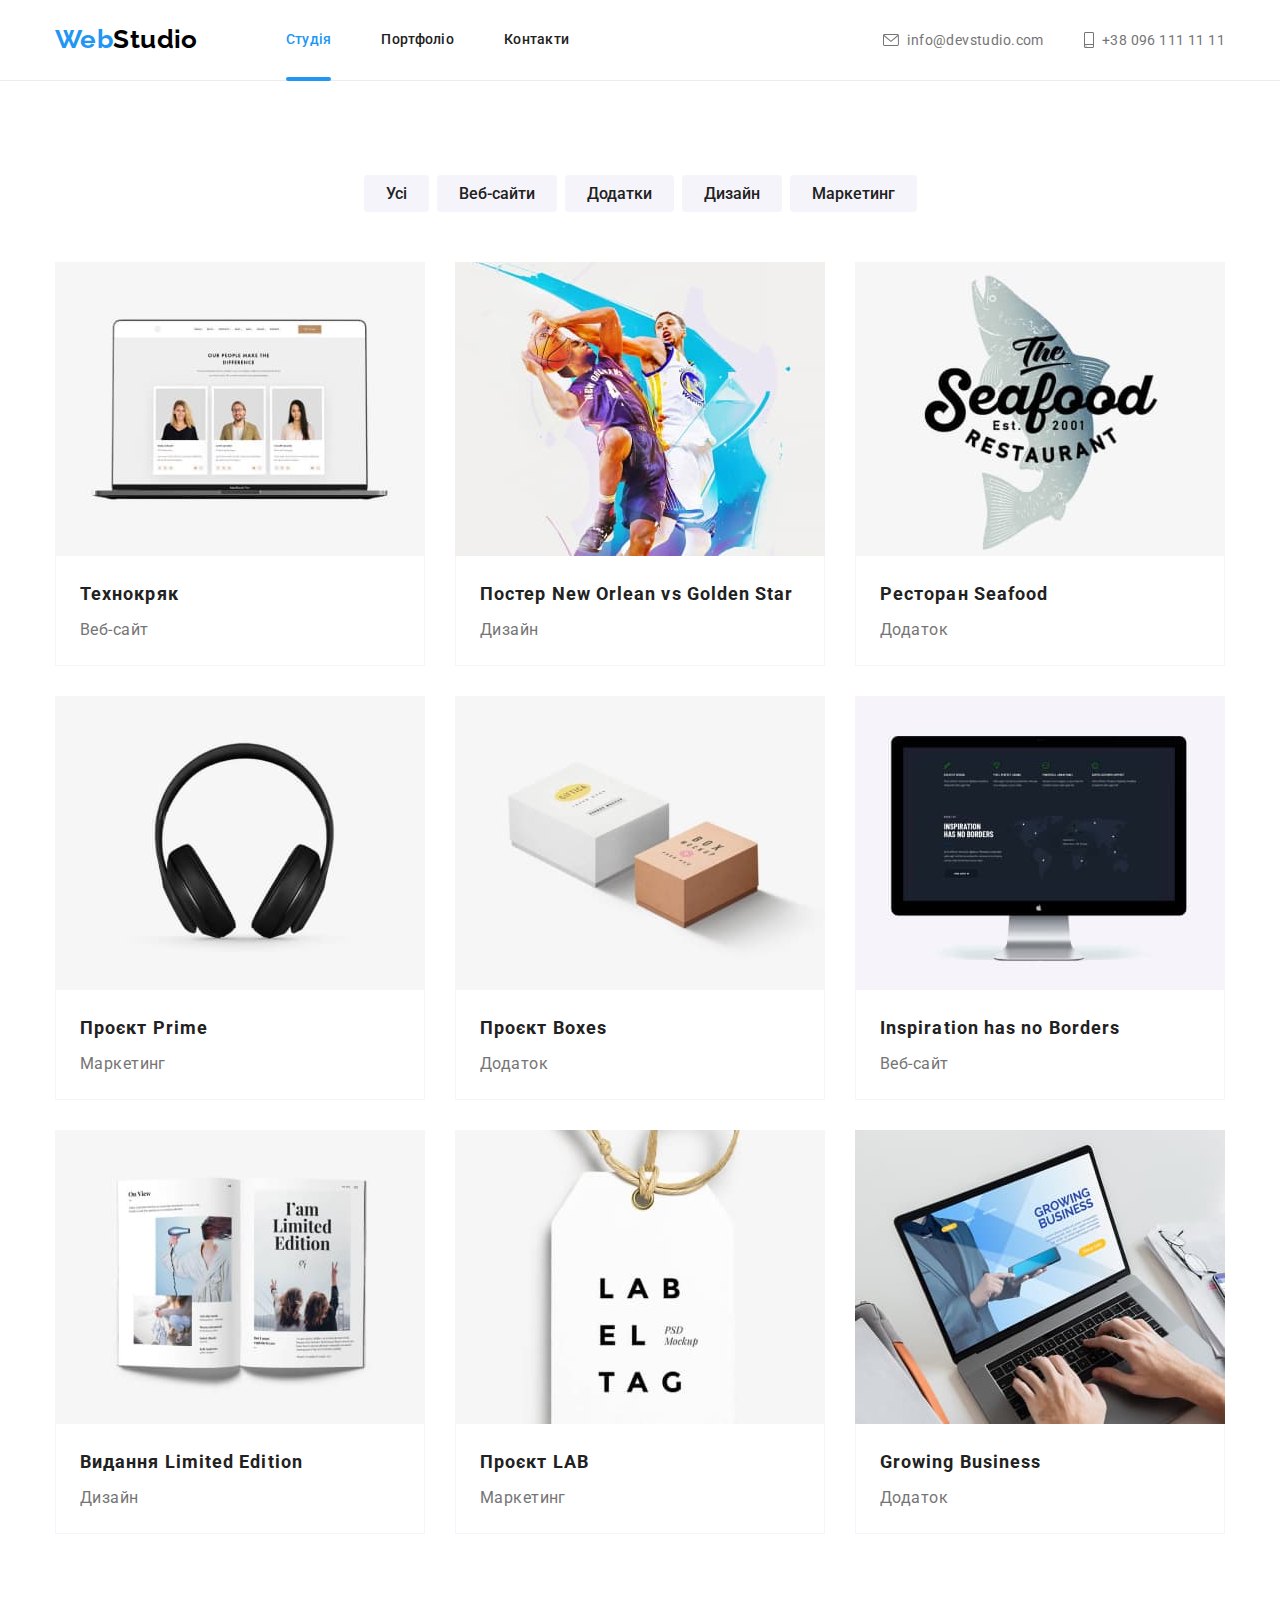
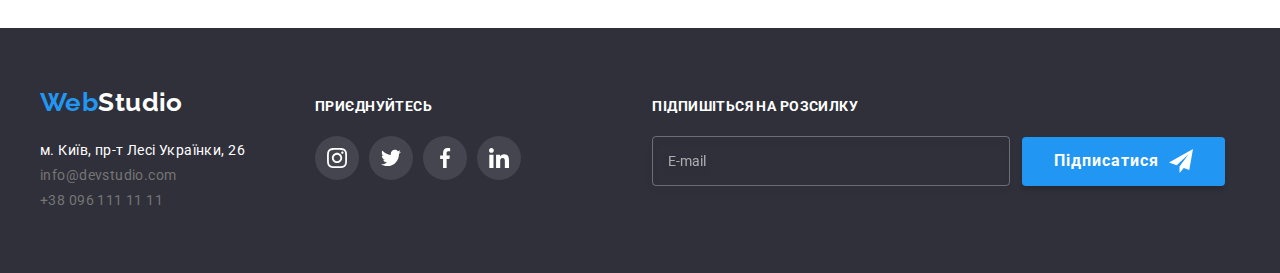
==== commit 25198711: "title" ====
--- a/portfolio.html
+++ b/portfolio.html
@@ -9,7 +9,7 @@
   <link rel="preconnect" href="https://fonts.gstatic.com" crossorigin />
   <link href="https://fonts.googleapis.com/css2?family=Raleway:wght@700&family=Roboto:wght@400;500;700;900&display=swap"
     rel="stylesheet" />
-  <title>Портфоліо</title>
+  <title>WebStudio - Портфоліо</title>
   <!-- Нормалізатор -->
   <link rel="stylesheet"
     href="https://cdnjs.cloudflare.com/ajax/libs/modern-normalize/1.0.0/modern-normalize.min.css" />
--- a/css/main.min.css
+++ b/css/main.min.css
@@ -1 +1 @@
-:root{--font-primary: "Roboto", "sans-serif";--font-secondary: "Raleway", sans-serif;--studio-black: rgb(0, 0, 0);--studio-white: rgb(255, 255, 255);--studio-whitealfa:rgba(255, 255, 255, 0.6);--studio-blue: rgba(33, 150, 243, 1);--studio-hover-blue: rgba(24, 140, 232, 1);--studio-dark: rgba(33, 33, 33, 1);--studio-text: rgba(117, 117, 117, 1);--studio-darkbg: rgba(47, 48, 58, 1);--studio-lines: rgba(236, 236, 236, 1);--studio-lightbg: rgba(245, 244, 250, 1);--studio-icons:rgba(175, 177, 184, 1);--studio-overlay:rgba(33, 150, 243, 0.9);--studio-main-transition: 250ms cubic-bezier(0.4, 0, 0.2, 1)}body{background-color:var(--studio-white);font-family:var(--font-primary);font-size:14px;line-height:1.4;color:var(--studio-text);letter-spacing:.03em}h1,h2,h3,h4,h5,h6,p{margin-top:0;margin-bottom:0;padding-left:0}ul{margin-top:0;margin-bottom:0;padding-left:0}img{display:block;max-width:100%;height:auto}button,input[type=submit],input[type=reset]{background:none;color:inherit;border:none;padding:0;font:inherit;cursor:pointer;outline:inherit}.link{text-decoration:none}.list{list-style:none}.container{padding-left:15px;padding-right:15px;margin-left:auto;margin-right:auto}@media screen and (min-width: 480px){.container{width:450px;margin-left:auto;margin-right:auto}}@media screen and (min-width: 768px){.container{width:768px}}@media screen and (min-width: 1200px){.container{width:1200px}}.section{padding-top:60px;padding-bottom:60px}@media screen and (min-width: 1200px){.section{padding-top:94px;padding-bottom:94px}}.section__title{margin-top:0;margin-bottom:30px;color:var(--studio-dark);font-weight:700;font-size:28px;line-height:1.2;text-align:center}@media screen and (min-width: 1200px){.section__title{font-size:36px;line-height:1.17;margin-bottom:50px}}.header{border-bottom:1px solid var(--studio-lightbg);padding-top:16px;padding-bottom:16px;border-bottom:1px solid #ececec}@media screen and (min-width: 1200px){.header{padding-top:25px;padding-bottom:25px}}.logo{font-family:var(--font-secondary);font-weight:700;margin-right:88px;color:var(--studio-black);text-decoration:none;font-size:24px}@media screen and (min-width: 1200px){.logo{font-size:26px;line-height:1.15}}.logo__accent--blue{color:var(--studio-blue)}.backdrop{position:fixed;top:0;left:0;width:100%;height:100%;background-color:rgba(0,0,0,.2);z-index:999;opacity:1;transition:opacity 1500ms cubic-bezier(0.4, 0, 0.2, 1),visibility 1500ms cubic-bezier(0.4, 0, 0.2, 1)}.backdrop.is-hidden{opacity:0;visibility:hidden;pointer-events:none}.modal{position:absolute;top:50%;left:50%;width:450px;height:609px;padding:40px;background-color:var(--studio-white);transform:translate(-50%, -50%);box-shadow:0px 1px 3px rgba(0,0,0,.12),0px 1px 1px rgba(0,0,0,.14),0px 2px 1px rgba(0,0,0,.2);border-radius:4px}@media screen and (min-width: 1200px){.modal{width:528px;height:581px}}button.modal-close-btn{display:flex;align-items:center;justify-content:center;border-radius:50px;width:30px;height:30px;border:1px solid rgba(0,0,0,.1);background-color:rgba(0,0,0,0);position:absolute;right:8px;top:8px}.modal-close-btn .svg:hover{fill:var(--studio-blue)}.modal-form{display:flex;flex-direction:column;align-items:center;font-size:12px}@media screen and (min-width: 1200px){.modal-form{font-size:14px}}.modal-form-title{font-style:normal;font-weight:700;font-size:20px;line-height:1.2;text-align:center;letter-spacing:.03em;color:var(--studio-darkbg);margin-bottom:12px}.modal-form-field{margin-bottom:10px;width:100%}.modal-form-field-desc{display:block;font-size:12px;line-height:1.2;letter-spacing:.01em;color:var(--studio-text);margin-bottom:4px}.modal-form-input-wrapper{position:relative;display:block}.modal-form-input{width:100%;height:40px;border-radius:5px;border:1px solid rgba(33,33,33,.2);padding-left:42px;transition:border-color var(--studio-blue)}.modal-form-input:focus{outline:none;border-color:var(--studio-blue)}.modal-form-input-icon{position:absolute;top:50%;left:12px;width:18px;height:18px;transform:translateY(-50%);display:block;fill:var(--studio-dark);transition:fill var(--studio-blue)}.modal-form-input:focus+.modal-form-input-icon{fill:var(--studio-blue)}.modal-form-message{width:100%;height:120px;border-radius:5px;border:1px solid rgba(33,33,33,.2);padding:15px;resize:none;transition:border-color var(--studio-blue);margin-bottom:10px}.modal-form-message::placeholder{font-size:12px}.modal-form-message:focus{outline:none;border-color:var(--studio-blue)}.modal-form-check-field{display:flex;justify-content:center;align-items:center;margin-bottom:30px}.modal-form-check{position:absolute;appearance:none}.modal-form-own-checkbox{width:20px;height:20px;border:1px solid rgba(33,33,33,.2);border-radius:3px;cursor:pointer;margin-right:10px}.modal-form-own-checkbox-icon{display:none;fill:#fff}.modal-form-check:checked+.modal-form-own-checkbox{background-color:var(--studio-blue);border:1px solid var(--studio-blue)}.modal-form-check:focus+.modal-form-own-checkbox{box-shadow:0 0 0 2px rgba(33,150,243,.5);border:1px solid rgba(0,0,0,0)}.modal-form-check:checked+.modal-form-own-checkbox .modal-form-own-checkbox-icon{display:block}.modal-form-sumbit{width:200px;font-family:var(--font-primary);color:var(--studio-white);background-color:var(--studio-blue);padding:10px 32px;box-shadow:0px 4px 4px rgba(0,0,0,.15);border-radius:4px;font-weight:700;font-size:16px;line-height:1.8;letter-spacing:.06em;transition:background-color var(--studio-main-transition)}.modal-form-sumbit:hover,.modal-form-sumbit:focus{background-color:var(--studio-hover-blue);cursor:pointer}.user_policy_link{color:var(--studio-text);transition:color var(--studio-main-transition)}.user_policy_link:hover,.user_policy_link:focus,.user_policy_link:visited{color:var(--studio-hover-blue)}.main-nav{display:flex;justify-content:space-between;align-items:center}.page-nav{display:flex;align-items:center}.nav__menu{display:none}@media screen and (min-width: 768px){.nav__menu{display:flex;column-gap:50px;padding-left:0px}}.nav__contacts{display:none;align-items:center}@media screen and (min-width: 768px){.nav__contacts{display:flex;flex-direction:column;justify-content:center;align-items:flex-start;gap:10px}}@media screen and (min-width: 1200px){.nav__contacts{flex-direction:row;align-items:center}}.nav__menu__link{padding:0px;font-weight:500;font-family:var(--font-primary);line-height:1.14;letter-spacing:.02em;color:var(--studio-dark);transition:color var(--studio-main-transition)}@media screen and (min-width: 1024px){.nav__menu__link{display:block}}.contacts__link{display:none;align-items:center;display:none;color:var(--studio-text);fill:var(--studio-text);transition:color var(--studio-main-transition)}@media screen and (min-width: 768px){.contacts__link{display:flex;align-items:flex-start;font-size:12px}}@media screen and (min-width: 1200px){.contacts__link{display:flex;align-items:center;margin-left:auto;font-size:14px;line-height:1.15}}@media screen and (min-width: 1200px){.contacts__list+.contacts__list{margin-left:30px}}.contacts__link .svg{margin-right:8px}.contacts__link:hover{color:var(--studio-blue);fill:var(--studio-blue)}.link:hover,.link:focus,.link:active,.current{color:var(--studio-blue)}.menu__iteam{position:relative}.contacts__link:hover::after,.contacts__link:focus::after,.contacts__link:active::after,.current::after{background-color:var(--studio-blue);content:"";position:absolute;left:0;width:100%;height:4px;border-radius:2px;bottom:-28px}@media screen and (min-width: 1200px){.contacts__link:hover::after,.contacts__link:focus::after,.contacts__link:active::after,.current::after{bottom:-33px}}.button{font-family:var(--font-primary);color:var(--studio-white);background-color:var(--studio-blue);padding:10px 32px;box-shadow:0px 4px 4px rgba(0,0,0,.15);border-radius:4px;font-weight:700;font-size:16px;line-height:1.8;letter-spacing:.06em;transition:background-color var(--studio-main-transition)}.button:hover{background-color:var(--studio-hover-blue);cursor:pointer}.hero{background-color:#c4c4c4;background-image:linear-gradient(rgba(47, 48, 58, 0.4), rgba(47, 48, 58, 0.4)),url("../images/hero-480.jpg");background-size:cover;background-position:center;background-repeat:no-repeat;max-width:480px;height:400px;margin:0 auto;padding-top:118px;padding-bottom:118px;text-align:center}@media screen and (min-device-pixel-ratio: 2)and (max-width: 767px),screen and (min-resolution: 192dpi)and (max-width: 767px),screen and (min-resolution: 2dppx)and (max-width: 767px){.hero{background-image:url("../images/hero-480@2x.jpg")}}@media screen and (min-width: 768px){.hero{max-width:768px;background-image:url("../images/hero-tablet.jpg")}}@media screen and (min-device-pixel-ratio: 2)and (min-width: 768px),screen and (min-resolution: 192dpi)and (min-width: 768px),screen and (min-resolution: 2dppx)and (min-width: 768px){.hero{background-image:url("../images/hero-tablet@2x.jpg")}}@media screen and (min-width: 1200px){.hero{max-width:1600px;height:600px;padding-top:200px;padding-bottom:200px;background-image:url("../images/hero-desktop.jpg")}}@media screen and (min-device-pixel-ratio: 2)and (min-width: 1200px),screen and (min-resolution: 192dpi)and (min-width: 1200px),screen and (min-resolution: 2dppx)and (min-width: 1200px){.hero{background-image:url("../images/hero-desktop@2x.jpg")}}.hero__title{text-transform:uppercase;width:300px;margin:0 auto;margin-bottom:30px;font-weight:900;font-size:26px;line-height:1.62;letter-spacing:.06em;color:var(--studio-white)}@media screen and (min-width: 1200px){.hero__title{width:696px;font-size:44px;line-height:1.36}}.features__container{padding-left:0px}@media screen and (min-width: 768px){.features__container{display:flex;flex-wrap:wrap;gap:30px}}@media screen and (min-width: 1200px){.features__container{flex-wrap:nowrap}}.features__iteam{width:100%;margin-bottom:30px}@media screen and (min-width: 768px){.features__iteam{width:calc((100% - 30px)/2);margin-bottom:0}}@media screen and (min-width: 1200px){.features__iteam{width:calc((100% - 90px)/4)}}.features__iteam-icon{width:100%;height:120px;align-items:center;display:flex;justify-content:center;margin-bottom:30px;background-color:var(--studio-lightbg);border-radius:4px}.features__iteam-icon svg{width:70px;height:70px;text-align:center}.features__iteam-title{text-transform:uppercase;text-align:center;margin-bottom:10px;font-weight:700;line-height:1.14}@media screen and (min-width: 768px){.features__iteam-title{text-align:left}}.whatwedo{display:none;padding-top:0}@media screen and (min-width: 1200px){.whatwedo{display:block}}.whatwedo__container{display:flex;justify-content:space-between}.whatwedo__img{position:relative;display:flex}.whatwedo__overlay{position:absolute;width:370px;height:70px;font-weight:700;display:flex;justify-content:center;align-items:center;background-color:var(--studio-darkbg);opacity:.8;color:var(--studio-white);text-transform:uppercase;text-align:center;bottom:0}.crew{background-color:var(--studio-lightbg)}.crew__wraper{display:block;justify-content:center;align-items:center}@media screen and (min-width: 768px){.crew__wraper{display:flex;flex-wrap:wrap;gap:30px}}@media screen and (min-width: 1200px){.crew__wraper{display:flex;padding-left:0px;gap:30px;flex-wrap:nowrap}}.crew__iteam{max-width:450px;margin-bottom:30px;padding-bottom:24px;background:#fff;box-shadow:0px 1px 3px rgba(0,0,0,.12),0px 1px 1px rgba(0,0,0,.14),0px 2px 1px rgba(0,0,0,.2);border-radius:0px 0px 4px 4px}@media screen and (min-width: 768px){.crew__iteam{width:calc((100% - 30px)/2);margin-bottom:0}}@media screen and (min-width: 1200px){.crew__iteam{width:calc((100% - 90px)/4)}}.crew__iteam__name-title{font-weight:500;font-size:16px;line-height:19px;text-align:center;color:var(--studio-dark);margin:30px 0 10px}.crew__iteam__job-title{text-align:center;font-size:16px;line-height:.8;margin:10px 0 16px}.social-icons{display:flex;justify-content:space-evenly;margin:16px 32px 30px}.soc-link-item{width:44px;height:44px;display:flex;justify-content:center;align-items:center;border-radius:50px;background-color:var(--studio-white);fill:var(--studio-icons);transition:fill var(--studio-main-transition),background-color var(--studio-main-transition)}.soc-link-item:hover,.soc-link-item:focus{background-color:var(--studio-blue);fill:var(--studio-white);cursor:pointer}.soc-iteam svg{width:20px;height:20px}.client__list{display:flex;flex-wrap:wrap;gap:30px;justify-content:center}.client__iteam{width:calc((100% - 30px)/2)}@media screen and (min-width: 768px){.client__iteam{width:calc((100% - 60px)/3)}}@media screen and (min-width: 1200px){.client__iteam{width:calc((100% - 150px)/6)}}.client-iteam__link{height:92px;display:flex;align-items:center;justify-content:center;border:1px solid var(--studio-icons);border-radius:4px;fill:var(--studio-icons);transition:fill var(--studio-main-transition),border-color var(--studio-main-transition)}.client-iteam__link:hover,.client-iteam__link:focus{border:1px solid var(--studio-blue);fill:var(--studio-blue)}.portfolio__filtr-container{display:flex;column-gap:8px;row-gap:15px;flex-wrap:wrap}@media screen and (max-width: 767px){.portfolio__filtr-container{max-width:326px;margin-bottom:30px}}@media screen and (min-width: 768px){.portfolio__filtr-container{justify-content:center;margin-bottom:50px}}.portfolio__filtr{background-color:var(--studio-lightbg);color:var(--studio-dark);padding:6px 22px;font-weight:500;font-size:16px;line-height:1.6;text-align:center;border-radius:4px;transition:color var(--studio-main-transition);transition:background-color var(--studio-main-transition)}.portfolio__filtr:hover,.portfolio__filtr.portfolio__filtr:active,.portfolio__filtr.portfolio__filtr:focus{font-family:var(--font-primary);background-color:var(--studio-blue);color:var(--studio-white);box-shadow:0px 3px 1px rgba(0,0,0,.1),0px 1px 2px rgba(0,0,0,.08),0px 2px 2px rgba(0,0,0,.12);cursor:pointer}.projects{display:flex;flex-wrap:wrap;gap:30px}.project{width:450px}@media screen and (min-width: 768px){.project{width:calc((100% - 30px)/2);margin-bottom:0;width:354px}}@media screen and (min-width: 1200px){.project{width:calc((100% - 60px)/3);margin-bottom:0;width:370px}}.project__description{padding:20px 24px;border:1px solid var(--studio-lightbg);border-top:none;flex-grow:1}.project__description__title{font-weight:700;font-size:18px;line-height:2;letter-spacing:.06em;color:var(--studio-dark)}.project__subtitle{font-size:16px;line-height:1.8;color:var(--studio-text);margin-top:4px}.project__link{display:flex;flex-direction:column;height:100%;text-decoration:none;transition:box-shadow var(--studio-main-transition)}.project__link:hover .overlay,.project__link.project__link:focus .overlay{transform:translateY(0%)}.project__link:hover{box-shadow:0px 1px 1px rgba(0,0,0,.12),0px 4px 4px rgba(0,0,0,.06),1px 4px 6px rgba(0,0,0,.16);cursor:pointer}.project__overlay-wraper{position:relative;width:450px;height:294px;overflow:hidden}@media screen and (min-width: 768px){.project__overlay-wraper{width:354px}}@media screen and (min-width: 1200px){.project__overlay-wraper{width:370px}}.overlay{position:absolute;background-color:var(--studio-overlay);color:var(--studio-white);font-size:18px;line-height:1.6;font-weight:400;height:100%;width:100%;padding:63px 24px;top:0;left:0;overflow:auto;transform:translateY(100%);transition:transform var(--studio-main-transition)}.footer{background-color:var(--studio-darkbg);color:var(--studio-white);padding-top:60px;padding-bottom:60px}.footer__blox{flex-direction:row;text-align:center}@media screen and (min-width: 768px){.footer__blox{display:flex;flex-wrap:wrap;justify-content:space-around;gap:60px;padding-left:0px}}@media screen and (min-width: 1200px){.footer__blox{display:flex;align-items:baseline;text-align:left}}.footer__block{text-align:center}@media screen and (min-width: 1200px){.footer__block{text-align:left}}@media screen and (max-width: 767px){.footer__block+.footer__block{margin-top:60px}}.footer .logo{color:var(--studio-white);margin-right:0px;display:block;margin-bottom:20px}.logo__accent-blue{color:var(--studio-blue)}.addres-box__address{line-height:1.8;font-style:normal}.footer__blox__address li:not(:last-child){margin-bottom:9px}.loc{color:var(--studio-white);text-decoration:none}.mail,.tel{color:var(--studio-text);text-decoration:none}@media screen and (min-width: 1200px){.addres-box{margin-right:70px}}.footer-title{font-weight:700;text-transform:uppercase;margin-bottom:20px}.social-icons-footer{display:flex;justify-content:center}@media screen and (min-width: 1200px){.social-icons-footer{justify-content:start}}.soc-footer-link{width:44px;height:44px;display:flex;justify-content:center;align-items:center;border-radius:50px;fill:var(--studio-white);background:rgba(255,255,255,.1);transition:background-color var(--studio-main-transition)}.social-icons-footer .soc-iteam:not(:last-child){margin-right:10px}.soc-footer-link:hover,.soc-footer-link:focus{background-color:var(--studio-blue);fill:var(--studio-white);cursor:pointer}.footer-form-subscribe{display:flex;flex-direction:column}@media screen and (min-width: 1200px){.footer-form-subscribe{flex-direction:row;align-items:center}}.footer-form__input{width:450px;height:50px;border:1px solid rgba(255,255,255,.3);filter:drop-shadow(0px 4px 4px rgba(0, 0, 0, 0.15));border-radius:4px;color:var(--studio-white);background:rgba(0,0,0,0);padding:15px;margin-right:12px;display:inline-block}@media screen and (min-width: 1200px){.footer-form__input{width:358px}}.footer-form__input:focus{border:1px solid var(--studio-blue)}.footer-form__input::placeholder{color:rgba(255,255,255,.6)}@media screen and (min-width: 768px){.footer-form__input{width:450px}}@media screen and (min-width: 1200px){.footer-form__input{width:358px}}.button>.svg{margin-left:10px;fill:var(--studio-white);align-items:center}.subscribe-btn{display:flex;align-items:center;margin-left:auto;margin-right:auto;margin-top:20px}@media screen and (min-width: 1200px){.subscribe-btn{margin-top:0px}}.mob-menu{position:fixed;background-color:#fff;z-index:1;top:0;left:0;width:100%;height:100%;padding-top:48px;padding-left:40px;transition-duration:250ms;transition-timing-function:cubic-bezier(0.4, 0, 0.2, 1)}.is-hidden{opacity:0;visibility:hidden;pointer-events:none}.menu-open-btn{display:inline-flex;margin-left:auto;padding:10px 0;border:none;background-color:rgba(0,0,0,0)}.menu-open-btn:hover{fill:var(--studio-blue)}@media screen and (min-width: 767px){.menu-open-btn{display:none}}.menu-close-btn{display:inline-flex;margin:0;padding:0;border:none;background-color:rgba(0,0,0,0);position:absolute;top:10px;right:15px}.menu-close-btn:hover{fill:var(--studio-blue)}.mob-menu-wrap{height:100%;display:flex;flex-direction:column;justify-content:space-between;overflow:scroll}.mob-menu-nav{margin-bottom:auto}.mob-menu-item:not(:last-child){margin-bottom:30px}.mob-menu-link{font-weight:500;font-size:40px;line-height:1.175;letter-spacing:.02em;color:var(--studio-dark);transition:color var(--studio-main-transition)}@media screen and (max-width: 440px){.mob-menu-link{font-size:30px;line-height:1.2333333333}}.mob-connect-list{margin-bottom:64px;display:flex;flex-direction:column-reverse;gap:32px}.mob-connect-mail{font-weight:500;font-size:24px;line-height:1.1666666667;letter-spacing:.02em;color:inherit}@media screen and (max-width: 440px){.mob-connect-mail{font-size:18px;line-height:1.2222222222}}.mob-connect-phone{font-weight:500;font-size:34px;line-height:1.1764705882;letter-spacing:.02em;color:var(--studio-blue)}@media screen and (max-width: 440px){.mob-connect-phone{font-size:24px;line-height:1.1666666667}}.mob-media{display:flex;gap:20px;margin-bottom:48px}.mob-media-item{position:relative}.mob-media-item:not(:last-child)::after{content:"";position:absolute;top:10px;right:-20px;width:22px;height:0;border:1px solid rgba(33,33,33,.2);transform:rotate(90deg)}@media screen and (max-width: 440px){.mob-media-item:not(:last-child)::after{width:12px;right:-15px}}.mob-media-link{font-weight:500;font-size:18px;line-height:1.2222222222;letter-spacing:.02em;color:var(--studio-blue)}@media screen and (max-width: 440px){.mob-media-link{font-size:11px;line-height:1.2}}.current-mob{color:var(--studio-blue)}/*# sourceMappingURL=main.min.css.map */+:root{--font-primary: "Roboto", "sans-serif";--font-secondary: "Raleway", sans-serif;--studio-black: rgb(0, 0, 0);--studio-white: rgb(255, 255, 255);--studio-whitealfa:rgba(255, 255, 255, 0.6);--studio-blue: rgba(33, 150, 243, 1);--studio-hover-blue: rgba(24, 140, 232, 1);--studio-dark: rgba(33, 33, 33, 1);--studio-text: rgba(117, 117, 117, 1);--studio-darkbg: rgba(47, 48, 58, 1);--studio-lines: rgba(236, 236, 236, 1);--studio-lightbg: rgba(245, 244, 250, 1);--studio-icons:rgba(175, 177, 184, 1);--studio-overlay:rgba(33, 150, 243, 0.9);--studio-main-transition: 250ms cubic-bezier(0.4, 0, 0.2, 1)}body{background-color:var(--studio-white);font-family:var(--font-primary);font-size:14px;line-height:1.4;color:var(--studio-text);letter-spacing:.03em}h1,h2,h3,h4,h5,h6,p{margin-top:0;margin-bottom:0;padding-left:0}ul{margin-top:0;margin-bottom:0;padding-left:0}img{display:block;max-width:100%;height:auto}button,input[type=submit],input[type=reset]{background:none;color:inherit;border:none;padding:0;font:inherit;cursor:pointer;outline:inherit}.link{text-decoration:none}.list{list-style:none}.container{width:100%;padding-left:15px;padding-right:15px;margin-left:auto;margin-right:auto}@media screen and (min-width: 480px){.container{width:450px;margin-left:auto;margin-right:auto}}@media screen and (min-width: 768px){.container{width:768px}}@media screen and (min-width: 1200px){.container{width:1200px}}.section{padding-top:60px;padding-bottom:60px}@media screen and (min-width: 1200px){.section{padding-top:94px;padding-bottom:94px}}.section__title{margin-top:0;margin-bottom:30px;color:var(--studio-dark);font-weight:700;font-size:28px;line-height:1.2;text-align:center}@media screen and (min-width: 1200px){.section__title{font-size:36px;line-height:1.17;margin-bottom:50px}}.header{border-bottom:1px solid var(--studio-lightbg);padding-top:16px;padding-bottom:16px;border-bottom:1px solid #ececec}@media screen and (min-width: 1200px){.header{padding-top:25px;padding-bottom:25px}}.logo{font-family:var(--font-secondary);font-weight:700;margin-right:88px;color:var(--studio-black);text-decoration:none;font-size:24px}@media screen and (min-width: 1200px){.logo{font-size:26px;line-height:1.15}}.logo__accent--blue{color:var(--studio-blue)}.backdrop{position:fixed;top:0;left:0;width:100%;height:100%;background-color:rgba(0,0,0,.2);z-index:999;opacity:1;transition:opacity 1500ms cubic-bezier(0.4, 0, 0.2, 1),visibility 1500ms cubic-bezier(0.4, 0, 0.2, 1)}.backdrop.is-hidden{opacity:0;visibility:hidden;pointer-events:none}.modal{position:absolute;top:50%;left:50%;width:450px;height:609px;padding:40px;background-color:var(--studio-white);transform:translate(-50%, -50%);box-shadow:0px 1px 3px rgba(0,0,0,.12),0px 1px 1px rgba(0,0,0,.14),0px 2px 1px rgba(0,0,0,.2);border-radius:4px}@media screen and (min-width: 1200px){.modal{width:528px;height:581px}}button.modal-close-btn{display:flex;align-items:center;justify-content:center;border-radius:50px;width:30px;height:30px;border:1px solid rgba(0,0,0,.1);background-color:rgba(0,0,0,0);position:absolute;right:8px;top:8px}.modal-close-btn .svg:hover{fill:var(--studio-blue)}.modal-form{display:flex;flex-direction:column;align-items:center;font-size:12px}@media screen and (min-width: 1200px){.modal-form{font-size:14px}}.modal-form-title{font-style:normal;font-weight:700;font-size:20px;line-height:1.2;text-align:center;letter-spacing:.03em;color:var(--studio-darkbg);margin-bottom:12px}.modal-form-field{margin-bottom:10px;width:100%}.modal-form-field-desc{display:block;font-size:12px;line-height:1.2;letter-spacing:.01em;color:var(--studio-text);margin-bottom:4px}.modal-form-input-wrapper{position:relative;display:block}.modal-form-input{width:100%;height:40px;border-radius:5px;border:1px solid rgba(33,33,33,.2);padding-left:42px;transition:border-color var(--studio-blue)}.modal-form-input:focus{outline:none;border-color:var(--studio-blue)}.modal-form-input-icon{position:absolute;top:50%;left:12px;width:18px;height:18px;transform:translateY(-50%);display:block;fill:var(--studio-dark);transition:fill var(--studio-blue)}.modal-form-input:focus+.modal-form-input-icon{fill:var(--studio-blue)}.modal-form-message{width:100%;height:120px;border-radius:5px;border:1px solid rgba(33,33,33,.2);padding:15px;resize:none;transition:border-color var(--studio-blue);margin-bottom:10px}.modal-form-message::placeholder{font-size:12px}.modal-form-message:focus{outline:none;border-color:var(--studio-blue)}.modal-form-check-field{display:flex;justify-content:center;align-items:center;margin-bottom:30px}.modal-form-check{position:absolute;appearance:none}.modal-form-own-checkbox{width:20px;height:20px;border:1px solid rgba(33,33,33,.2);border-radius:3px;cursor:pointer;margin-right:10px}.modal-form-own-checkbox-icon{display:none;fill:#fff}.modal-form-check:checked+.modal-form-own-checkbox{background-color:var(--studio-blue);border:1px solid var(--studio-blue)}.modal-form-check:focus+.modal-form-own-checkbox{box-shadow:0 0 0 2px rgba(33,150,243,.5);border:1px solid rgba(0,0,0,0)}.modal-form-check:checked+.modal-form-own-checkbox .modal-form-own-checkbox-icon{display:block}.modal-form-sumbit{width:200px;font-family:var(--font-primary);color:var(--studio-white);background-color:var(--studio-blue);padding:10px 32px;box-shadow:0px 4px 4px rgba(0,0,0,.15);border-radius:4px;font-weight:700;font-size:16px;line-height:1.8;letter-spacing:.06em;transition:background-color var(--studio-main-transition)}.modal-form-sumbit:hover,.modal-form-sumbit:focus{background-color:var(--studio-hover-blue);cursor:pointer}.user_policy_link{color:var(--studio-text);transition:color var(--studio-main-transition)}.user_policy_link:hover,.user_policy_link:focus,.user_policy_link:visited{color:var(--studio-hover-blue)}.main-nav{display:flex;justify-content:space-between;align-items:center}.page-nav{display:flex;align-items:center}.nav__menu{display:none}@media screen and (min-width: 768px){.nav__menu{display:flex;column-gap:50px;padding-left:0px}}.nav__contacts{display:none;align-items:center}@media screen and (min-width: 768px){.nav__contacts{display:flex;flex-direction:column;justify-content:center;align-items:flex-start;gap:10px}}@media screen and (min-width: 1200px){.nav__contacts{flex-direction:row;align-items:center}}.nav__menu__link{padding:0px;font-weight:500;font-family:var(--font-primary);line-height:1.14;letter-spacing:.02em;color:var(--studio-dark);transition:color var(--studio-main-transition)}@media screen and (min-width: 1024px){.nav__menu__link{display:block}}.contacts__link{display:none;align-items:center;display:none;color:var(--studio-text);fill:var(--studio-text);transition:color var(--studio-main-transition)}@media screen and (min-width: 768px){.contacts__link{display:flex;align-items:flex-start;font-size:12px}}@media screen and (min-width: 1200px){.contacts__link{display:flex;align-items:center;margin-left:auto;font-size:14px;line-height:1.15}}@media screen and (min-width: 1200px){.contacts__list+.contacts__list{margin-left:30px}}.contacts__link .svg{margin-right:8px}.contacts__link:hover{color:var(--studio-blue);fill:var(--studio-blue)}.link:hover,.link:focus,.link:active,.current{color:var(--studio-blue)}.menu__iteam{position:relative}.contacts__link:hover::after,.contacts__link:focus::after,.contacts__link:active::after,.current::after{background-color:var(--studio-blue);content:"";position:absolute;left:0;width:100%;height:4px;border-radius:2px;bottom:-28px}@media screen and (min-width: 1200px){.contacts__link:hover::after,.contacts__link:focus::after,.contacts__link:active::after,.current::after{bottom:-33px}}.button{font-family:var(--font-primary);color:var(--studio-white);background-color:var(--studio-blue);padding:10px 32px;box-shadow:0px 4px 4px rgba(0,0,0,.15);border-radius:4px;font-weight:700;font-size:16px;line-height:1.8;letter-spacing:.06em;transition:background-color var(--studio-main-transition)}.button:hover{background-color:var(--studio-hover-blue);cursor:pointer}.hero{background-color:#c4c4c4;background-image:linear-gradient(rgba(47, 48, 58, 0.4), rgba(47, 48, 58, 0.4)),url("../images/hero-480.jpg");background-size:cover;background-position:center;background-repeat:no-repeat;max-width:480px;height:400px;margin:0 auto;padding-top:118px;padding-bottom:118px;text-align:center}@media screen and (min-device-pixel-ratio: 2)and (max-width: 767px),screen and (min-resolution: 192dpi)and (max-width: 767px),screen and (min-resolution: 2dppx)and (max-width: 767px){.hero{background-image:linear-gradient(rgba(47, 48, 58, 0.4), rgba(47, 48, 58, 0.4)),url("../images/hero-480@2x.jpg");background-position:center}}@media screen and (min-width: 768px){.hero{max-width:768px;background-image:linear-gradient(rgba(47, 48, 58, 0.4), rgba(47, 48, 58, 0.4)),url("../images/hero-tablet.jpg")}}@media screen and (min-device-pixel-ratio: 2)and (min-width: 768px),screen and (min-resolution: 192dpi)and (min-width: 768px),screen and (min-resolution: 2dppx)and (min-width: 768px){.hero{background-image:linear-gradient(rgba(47, 48, 58, 0.4), rgba(47, 48, 58, 0.4)),url("../images/hero-tablet@2x.jpg")}}@media screen and (min-width: 1200px){.hero{max-width:1600px;height:600px;padding-top:200px;padding-bottom:200px;background-image:linear-gradient(rgba(47, 48, 58, 0.4), rgba(47, 48, 58, 0.4)),url("../images/hero-desktop.jpg")}}@media screen and (min-device-pixel-ratio: 2)and (min-width: 1200px),screen and (min-resolution: 192dpi)and (min-width: 1200px),screen and (min-resolution: 2dppx)and (min-width: 1200px){.hero{background-image:linear-gradient(rgba(47, 48, 58, 0.4), rgba(47, 48, 58, 0.4)),url("../images/hero-desktop@2x.jpg")}}.hero__title{text-transform:uppercase;margin:0 auto;margin-bottom:30px;font-weight:900;font-size:26px;line-height:1.62;letter-spacing:.06em;color:var(--studio-white)}@media screen and (min-width: 768px){.hero__title{max-width:360px}}@media screen and (min-width: 1200px){.hero__title{max-width:696px;font-size:44px;line-height:1.36}}.features__container{padding-left:0px}@media screen and (min-width: 768px){.features__container{display:flex;flex-wrap:wrap;gap:30px}}@media screen and (min-width: 1200px){.features__container{flex-wrap:nowrap}}.features__iteam{width:100%;margin-bottom:30px}@media screen and (min-width: 768px){.features__iteam{width:calc((100% - 30px)/2);margin-bottom:0}}@media screen and (min-width: 1200px){.features__iteam{width:calc((100% - 90px)/4)}}.features__iteam-icon{width:100%;height:120px;align-items:center;display:flex;justify-content:center;margin-bottom:30px;background-color:var(--studio-lightbg);border-radius:4px}.features__iteam-icon svg{width:70px;height:70px;text-align:center}.features__iteam-title{text-transform:uppercase;text-align:center;margin-bottom:10px;font-weight:700;line-height:1.14;color:var(--studio-dark)}@media screen and (min-width: 768px){.features__iteam-title{text-align:left}}.features__iteam-text{line-height:1.7}.whatwedo{display:none;padding-top:0}@media screen and (min-width: 1200px){.whatwedo{display:block}}.whatwedo__container{display:flex;justify-content:space-between}.whatwedo__img{position:relative;display:flex}.whatwedo__overlay{position:absolute;width:370px;height:70px;font-weight:700;display:flex;justify-content:center;align-items:center;background-color:var(--studio-darkbg);opacity:.8;color:var(--studio-white);text-transform:uppercase;text-align:center;bottom:0}.crew{background-color:var(--studio-lightbg)}.crew__wraper{display:block;justify-content:center;align-items:center}@media screen and (min-width: 768px){.crew__wraper{display:flex;flex-wrap:wrap;gap:30px}}@media screen and (min-width: 1200px){.crew__wraper{display:flex;padding-left:0px;gap:30px;flex-wrap:nowrap}}.crew__iteam{max-width:450px;margin-bottom:30px;padding-bottom:24px;background:#fff;box-shadow:0px 1px 3px rgba(0,0,0,.12),0px 1px 1px rgba(0,0,0,.14),0px 2px 1px rgba(0,0,0,.2);border-radius:0px 0px 4px 4px}@media screen and (min-width: 768px){.crew__iteam{width:calc((100% - 30px)/2);margin-bottom:0}}@media screen and (min-width: 1200px){.crew__iteam{width:calc((100% - 90px)/4)}}.crew__iteam__name-title{font-weight:500;font-size:16px;line-height:19px;text-align:center;color:var(--studio-dark);margin:30px 0 10px}.crew__iteam__job-title{text-align:center;font-size:16px;line-height:.8;margin:10px 0 16px}.social-icons{display:flex;gap:10px;justify-content:center;margin:16px 0 0}.soc-link-item{width:44px;height:44px;display:flex;justify-content:center;align-items:center;border-radius:50px;background-color:var(--studio-white);fill:var(--studio-icons);transition:fill var(--studio-main-transition),background-color var(--studio-main-transition)}.soc-link-item:hover,.soc-link-item:focus{background-color:var(--studio-blue);fill:var(--studio-white);cursor:pointer}.soc-iteam svg{width:20px;height:20px}.client__list{display:flex;flex-wrap:wrap;gap:30px;justify-content:center}.client__iteam{width:calc((100% - 30px)/2)}@media screen and (min-width: 768px){.client__iteam{width:calc((100% - 60px)/3)}}@media screen and (min-width: 1200px){.client__iteam{width:calc((100% - 150px)/6)}}.client-iteam__link{height:92px;display:flex;align-items:center;justify-content:center;border:1px solid var(--studio-icons);border-radius:4px;fill:var(--studio-icons);transition:fill var(--studio-main-transition),border-color var(--studio-main-transition)}.client-iteam__link:hover,.client-iteam__link:focus{border:1px solid var(--studio-blue);fill:var(--studio-blue)}.portfolio__filtr-container{display:flex;column-gap:8px;row-gap:15px;flex-wrap:wrap}@media screen and (max-width: 767px){.portfolio__filtr-container{max-width:326px;margin-bottom:30px}}@media screen and (min-width: 768px){.portfolio__filtr-container{justify-content:center;margin-bottom:50px}}.portfolio__filtr{background-color:var(--studio-lightbg);color:var(--studio-dark);padding:6px 22px;font-weight:500;font-size:16px;line-height:1.6;text-align:center;border-radius:4px;transition:color var(--studio-main-transition);transition:background-color var(--studio-main-transition)}.portfolio__filtr:hover,.portfolio__filtr.portfolio__filtr:active,.portfolio__filtr.portfolio__filtr:focus{font-family:var(--font-primary);background-color:var(--studio-blue);color:var(--studio-white);box-shadow:0px 3px 1px rgba(0,0,0,.1),0px 1px 2px rgba(0,0,0,.08),0px 2px 2px rgba(0,0,0,.12);cursor:pointer}.projects{display:flex;flex-wrap:wrap;gap:30px}.project{width:450px}@media screen and (min-width: 768px){.project{width:calc((100% - 30px)/2);margin-bottom:0;width:354px}}@media screen and (min-width: 1200px){.project{width:calc((100% - 60px)/3);margin-bottom:0;width:370px}}.project__description{padding:20px 24px;border:1px solid var(--studio-lightbg);border-top:none;flex-grow:1}.project__description__title{font-weight:700;font-size:18px;line-height:2;letter-spacing:.06em;color:var(--studio-dark)}.project__subtitle{font-size:16px;line-height:1.8;color:var(--studio-text);margin-top:4px}.project__link{display:flex;flex-direction:column;height:100%;text-decoration:none;transition:box-shadow var(--studio-main-transition)}.project__link:hover .overlay,.project__link.project__link:focus .overlay{transform:translateY(0%)}.project__link:hover{box-shadow:0px 1px 1px rgba(0,0,0,.12),0px 4px 4px rgba(0,0,0,.06),1px 4px 6px rgba(0,0,0,.16);cursor:pointer}.project__overlay-wraper{position:relative;width:450px;height:294px;overflow:hidden}@media screen and (min-width: 768px){.project__overlay-wraper{width:354px}}@media screen and (min-width: 1200px){.project__overlay-wraper{width:370px}}.overlay{position:absolute;background-color:var(--studio-overlay);color:var(--studio-white);font-size:18px;line-height:1.6;font-weight:400;height:100%;width:100%;padding:63px 24px;top:0;left:0;overflow:auto;transform:translateY(100%);transition:transform var(--studio-main-transition)}.footer{background-color:var(--studio-darkbg);color:var(--studio-white);padding-top:60px;padding-bottom:60px}.footer__blox{flex-direction:row;text-align:center}@media screen and (min-width: 768px){.footer__blox{display:flex;flex-wrap:wrap;justify-content:space-around;padding-left:0px}}@media screen and (min-width: 1200px){.footer__blox{display:flex;align-items:baseline;text-align:left}}.footer__block{text-align:center}@media screen and (min-width: 1200px){.footer__block{text-align:left}}@media screen and (max-width: 767px){.footer__block+.footer__block{margin-top:60px}}.footer .logo{color:var(--studio-white);margin-right:0px;display:block;margin-bottom:20px}.logo__accent-blue{color:var(--studio-blue)}.addres-box__address{line-height:1.8;font-style:normal}.footer__blox__address li:not(:last-child){margin-bottom:9px}.loc{color:var(--studio-white);text-decoration:none}.mail,.tel{color:var(--studio-text);text-decoration:none}@media screen and (min-width: 1200px){.addres-box{margin-right:70px}}.footer-title{font-weight:700;text-transform:uppercase;margin-bottom:20px}.social-icons-footer{display:flex;justify-content:center}@media screen and (min-width: 1200px){.social-icons-footer{justify-content:start}}.soc-footer-link{width:44px;height:44px;display:flex;justify-content:center;align-items:center;border-radius:50px;fill:var(--studio-white);background:rgba(255,255,255,.1);transition:background-color var(--studio-main-transition)}.social-icons-footer .soc-iteam:not(:last-child){margin-right:10px}.soc-footer-link:hover,.soc-footer-link:focus{background-color:var(--studio-blue);fill:var(--studio-white);cursor:pointer}.footer-form-subscribe{display:flex;flex-direction:column}@media screen and (min-width: 1200px){.footer-form-subscribe{flex-direction:row;align-items:center}}.footer-form__input{width:450px;height:50px;border:1px solid rgba(255,255,255,.3);filter:drop-shadow(0px 4px 4px rgba(0, 0, 0, 0.15));border-radius:4px;color:var(--studio-white);background:rgba(0,0,0,0);padding:15px;margin-right:12px;display:inline-block}@media screen and (min-width: 1200px){.footer-form__input{width:358px}}.footer-form__input:focus{border:1px solid var(--studio-blue)}.footer-form__input::placeholder{color:rgba(255,255,255,.6)}@media screen and (min-width: 768px){.footer-form__input{width:450px}}@media screen and (min-width: 1200px){.footer-form__input{width:358px}}.button>.svg{margin-left:10px;fill:var(--studio-white);align-items:center}@media screen and (min-width: 1200px){.subscribe{margin-left:auto}}.subscribe-btn{display:flex;align-items:center;margin-left:auto;margin-right:auto;margin-top:20px}@media screen and (min-width: 1200px){.subscribe-btn{margin-top:0px}}.mob-menu{position:fixed;background-color:#fff;z-index:1;top:0;left:0;width:100%;height:100%;padding-top:48px;padding-left:40px;transition-duration:250ms;transition-timing-function:cubic-bezier(0.4, 0, 0.2, 1)}.is-hidden{opacity:0;visibility:hidden;pointer-events:none}.menu-open-btn{display:inline-flex;margin-left:auto;padding:10px 0;border:none;background-color:rgba(0,0,0,0)}.menu-open-btn:hover{fill:var(--studio-blue)}@media screen and (min-width: 767px){.menu-open-btn{display:none}}.menu-close-btn{display:inline-flex;margin:0;padding:0;border:none;background-color:rgba(0,0,0,0);position:absolute;top:10px;right:15px}.menu-close-btn:hover{fill:var(--studio-blue)}.mob-menu-wrap{height:100%;display:flex;flex-direction:column;justify-content:space-between;overflow:scroll}.mob-menu-nav{margin-bottom:auto}.mob-menu-item:not(:last-child){margin-bottom:30px}.mob-menu-link{font-weight:500;font-size:40px;line-height:1.175;letter-spacing:.02em;color:var(--studio-dark);transition:color var(--studio-main-transition)}@media screen and (max-width: 440px){.mob-menu-link{font-size:30px;line-height:1.2333333333}}.mob-connect-list{margin-bottom:64px;display:flex;flex-direction:column-reverse;gap:32px}.mob-connect-mail{font-weight:500;font-size:24px;line-height:1.1666666667;letter-spacing:.02em;color:inherit}@media screen and (max-width: 440px){.mob-connect-mail{font-size:18px;line-height:1.2222222222}}.mob-connect-phone{font-weight:500;font-size:34px;line-height:1.1764705882;letter-spacing:.02em;color:var(--studio-blue)}@media screen and (max-width: 440px){.mob-connect-phone{font-size:24px;line-height:1.1666666667}}.mob-media{display:flex;gap:20px;margin-bottom:48px}.mob-media-item{position:relative}.mob-media-item:not(:last-child)::after{content:"";position:absolute;top:10px;right:-20px;width:22px;height:0;border:1px solid rgba(33,33,33,.2);transform:rotate(90deg)}@media screen and (max-width: 440px){.mob-media-item:not(:last-child)::after{width:12px;right:-15px}}.mob-media-link{font-weight:500;font-size:18px;line-height:1.2222222222;letter-spacing:.02em;color:var(--studio-blue)}@media screen and (max-width: 440px){.mob-media-link{font-size:11px;line-height:1.2}}.current-mob{color:var(--studio-blue)}/*# sourceMappingURL=main.min.css.map */